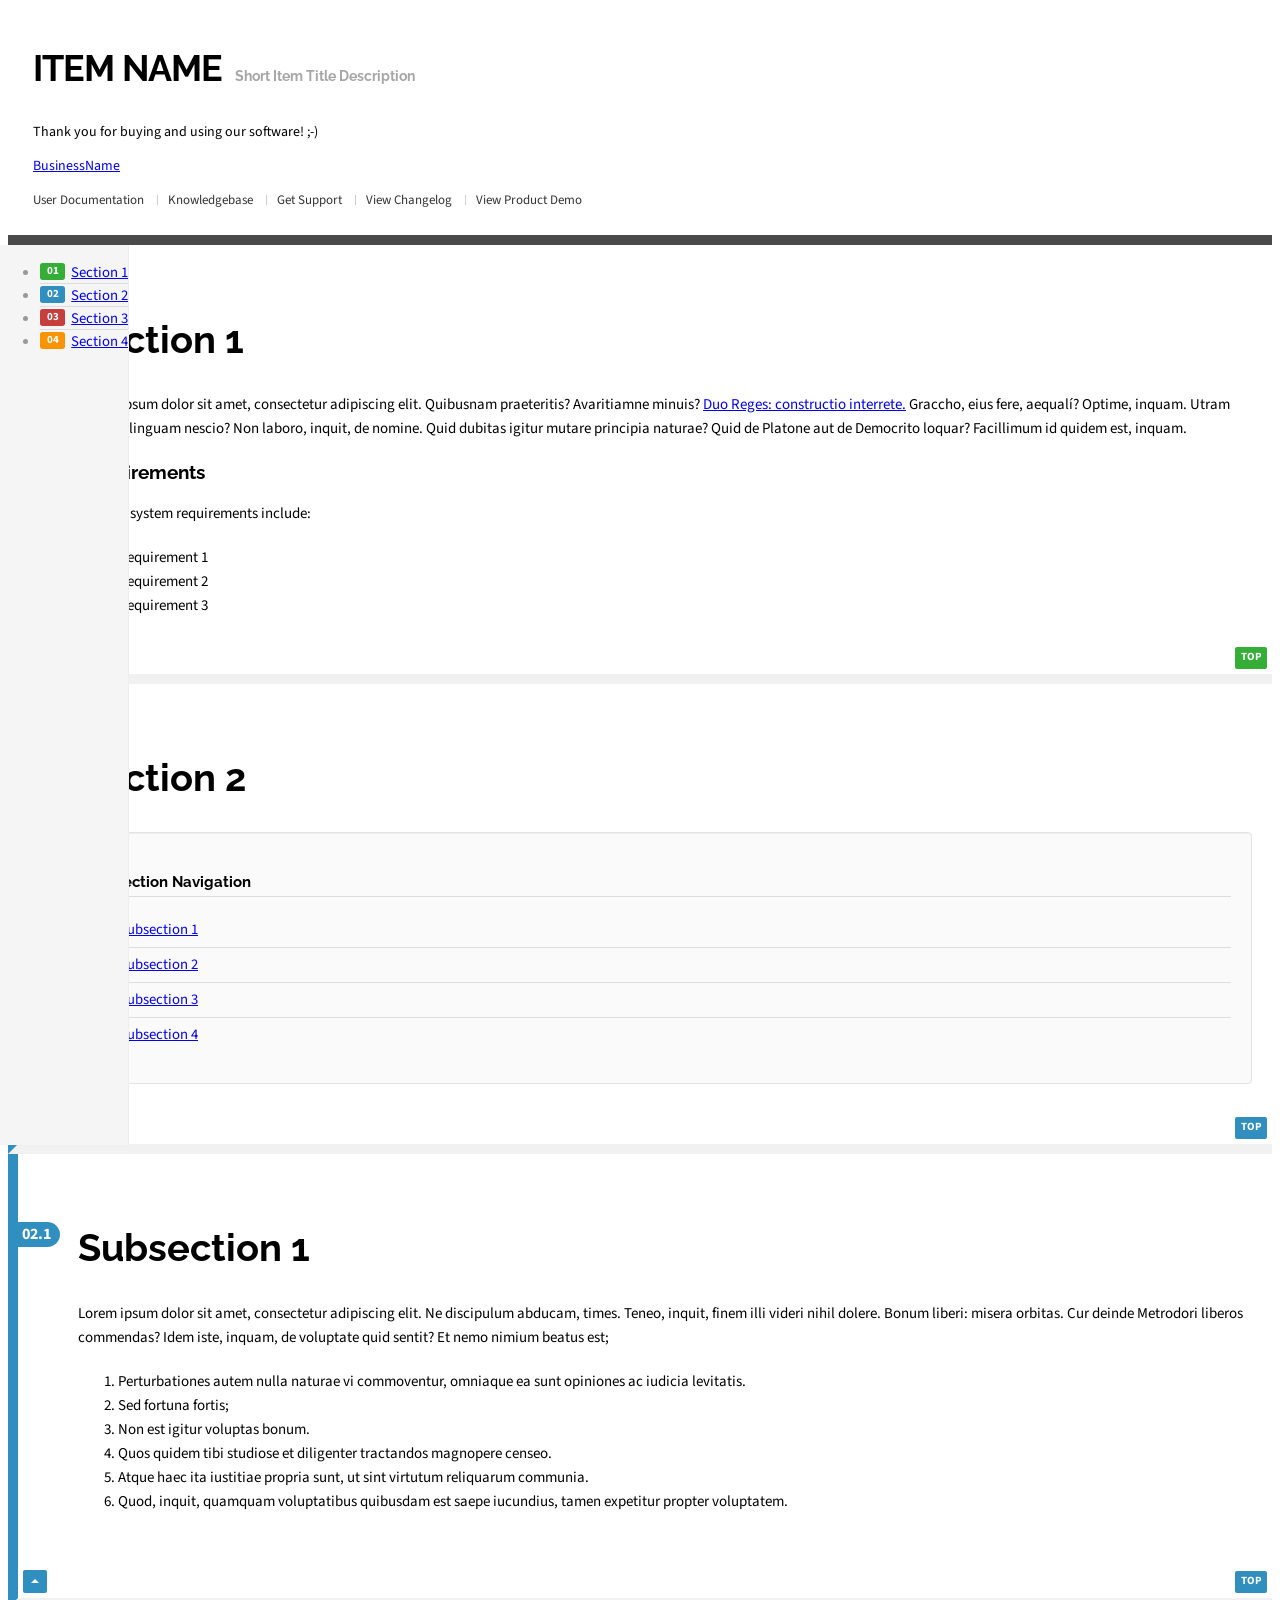
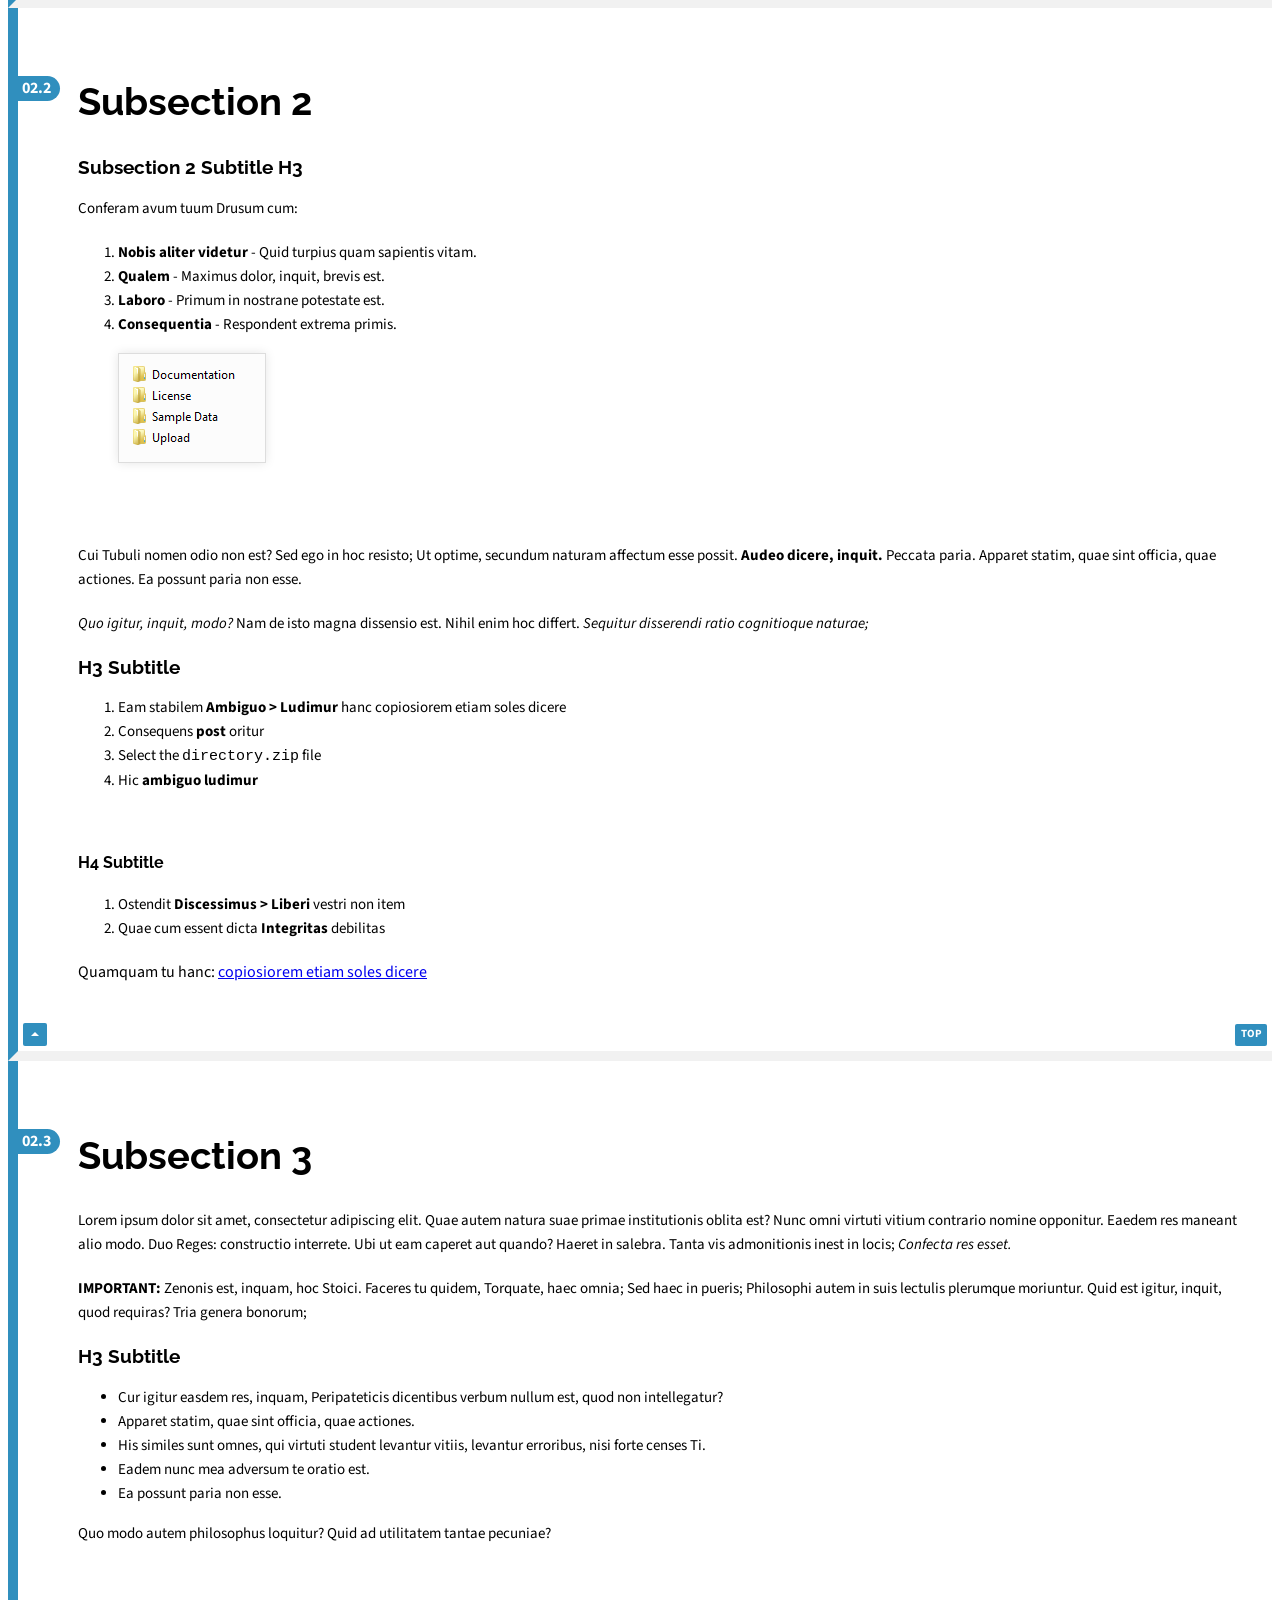
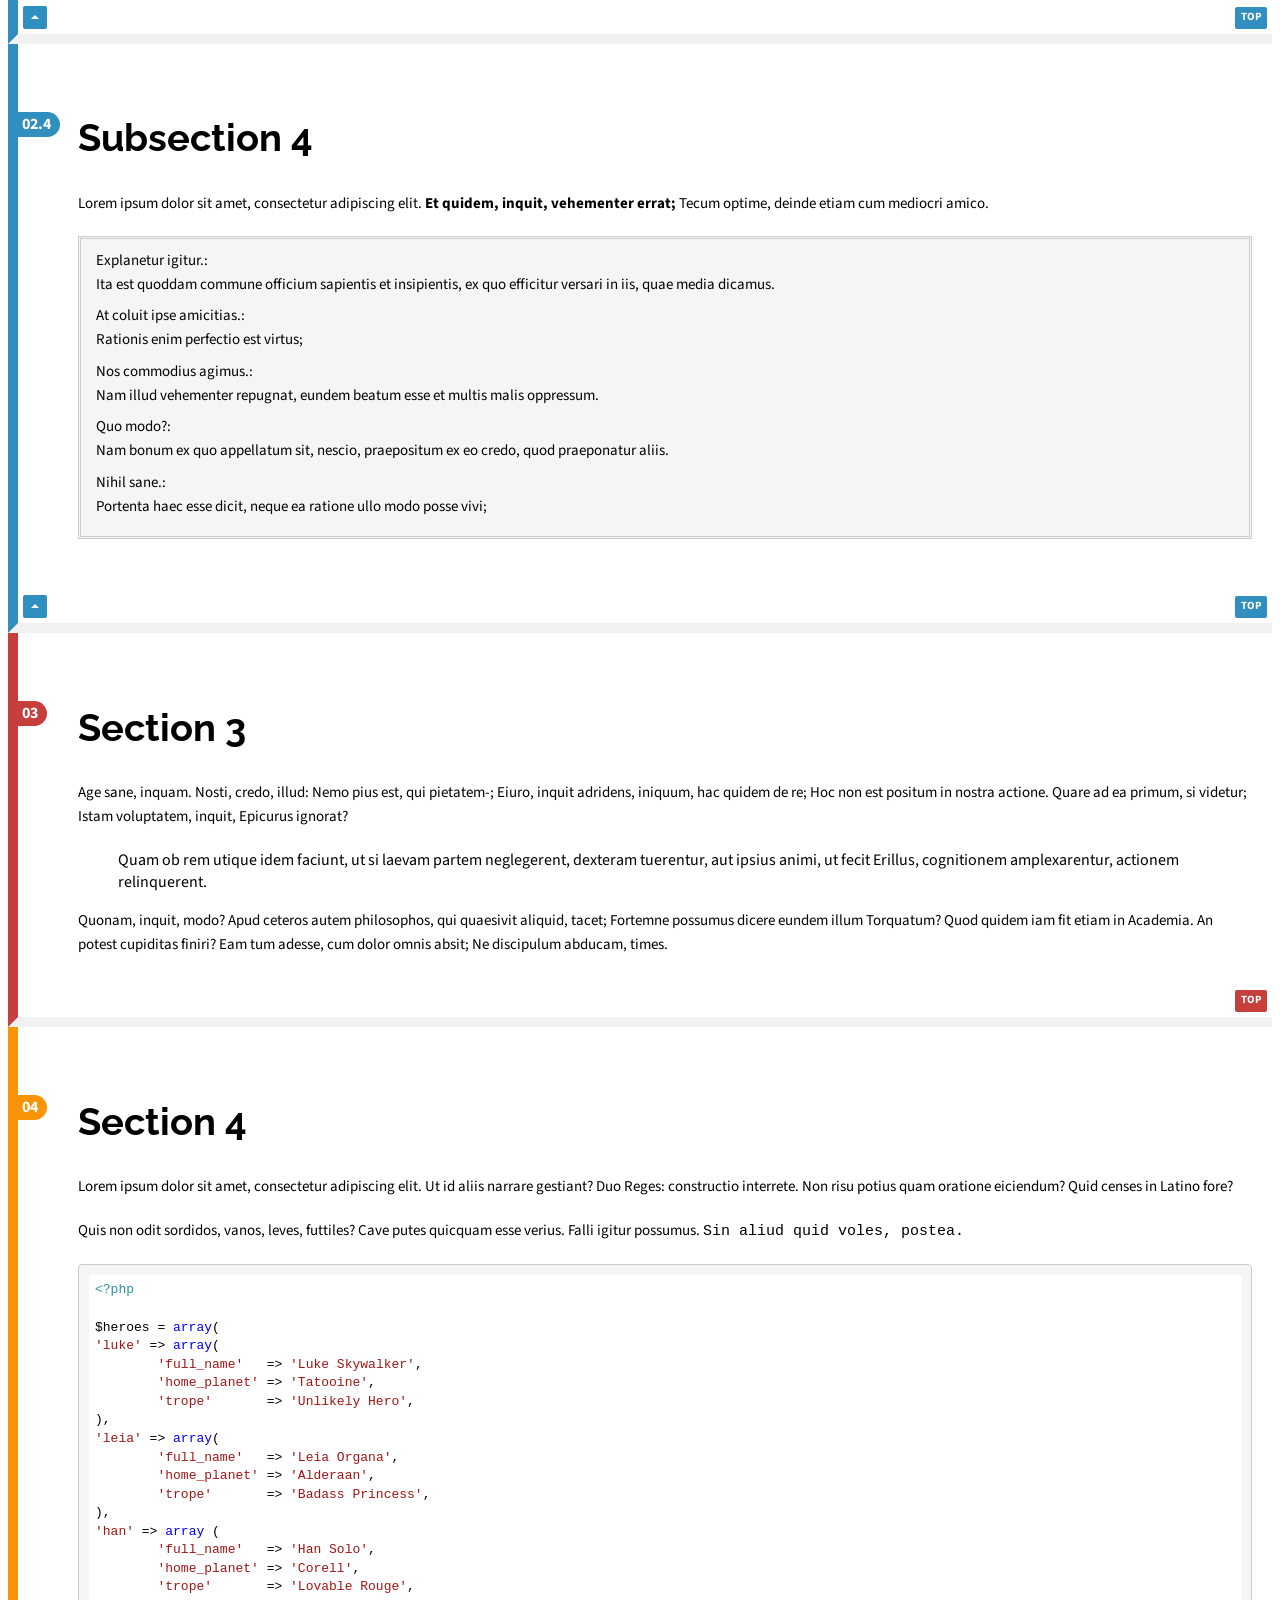
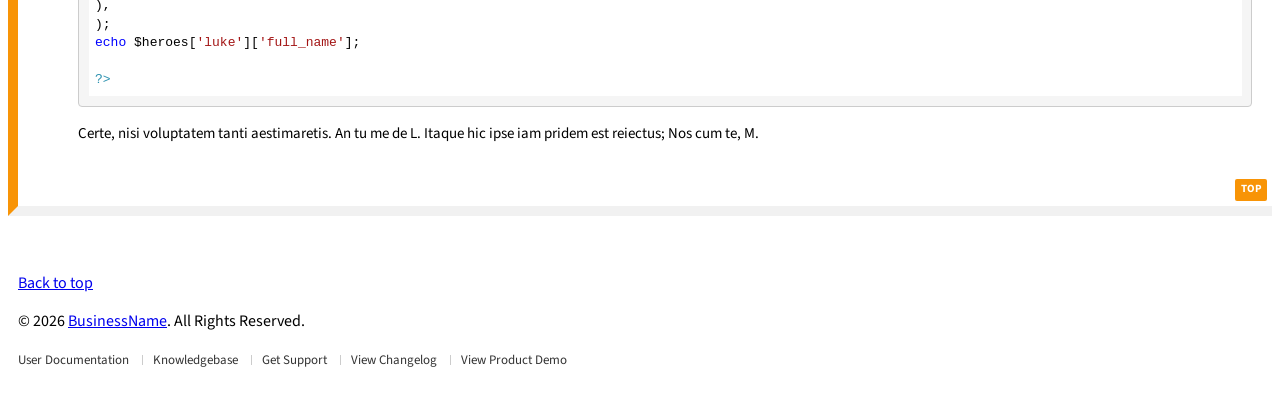
==== index.html @ de41f797 "Update index.html" ====
<!DOCTYPE html>
<html lang="en">
<head>
<meta charset="utf-8">
<meta http-equiv="X-UA-Compatible" content="IE=edge">
<meta name="viewport" content="width=device-width, initial-scale=1">
<meta name="description" content="">
<meta name="author" content="Rodgath">
<title>Item Name Documentation</title>
<link rel="stylesheet" href="assets/bootstrap.min.css">
<link rel="stylesheet" href="assets/simple-scrollbar.css">
<link rel="stylesheet" href="assets/vs.css">
<link rel="stylesheet" href="assets/docs.css">
<!--[if lt IE 9]><script src="http://html5shim.googlecode.com/svn/trunk/html5.js"></script><![endif]-->
</head>
<body>


	<!-- Header -->
	<!-- ================================================== -->
	<header class="jumbotron rounded-0 container-fluid header" id="overview">
		<div class="col-xs-12 p-0">
			<h1>ITEM NAME</h1>
			<h4>Short Item Title Description</h4>
			<p class="lead">Thank you for buying and using our software! ;-)</p>
			<p><a href="http://bizname.com" target="_blank">BusinessName</a></p>
			<div class="links">
				<a href="http://bizname.com/product-name/documentation" target="_blank">User Documentation</a>
				<a href="http://bizname.com/support" target="_blank">Knowledgebase</a>
				<a href="http://bizname.com/support" target="_blank">Get Support</a>
				<a href="http://bizname.com/product-name/changelog.txt">View Changelog</a>
				<a href="http://bizname.com/product-demo" target="_blank">View Product Demo</a>
			</div>
		</div>
	</header>


	<!-- Main Content -->
	<!-- ================================================== -->
	<div class="container-fluid">
		<div class="row">
			<div class="col-sm-9 ml-sm-auto col-md-10 main" role="main">
			
				<!-- Section 1 -->
				<!-- ================================================== -->
				<section data-section-color="#35ae37" data-menu-name="Section 1">
				
					<div class="section-content">
							
						<h2>Section 1</h2>
						
						<p>Lorem ipsum dolor sit amet, consectetur adipiscing elit. Quibusnam praeteritis? Avaritiamne minuis? <a href='http://loripsum.net/' target='_blank'>Duo Reges: constructio interrete.</a> Graccho, eius fere, aequalí? Optime, inquam. Utram tandem linguam nescio? Non laboro, inquit, de nomine. Quid dubitas igitur mutare principia naturae? Quid de Platone aut de Democrito loquar? Facillimum id quidem est, inquam. </p>
						
						<h3 class="h3indent">Requirements</h3>
						<p>Specific system requirements include:</p>
						<ol class="circle">
							<li>Requirement 1</li>
							<li>Requirement 2</li>
							<li>Requirement 3</li>
						</ol>
						
					</div><!-- /.section-content -->
					
				</section><!-- /section -->
				
				<!-- Section 2 -->
				<!-- ================================================== -->
				<section data-section-color="#308fbe" data-menu-name="Section 2">
				
					<div class="section-content" data-section-nav-name="Subsection 1">
					
						<h2>Subsection 1</h2>
						
						<p>Lorem ipsum dolor sit amet, consectetur adipiscing elit. Ne discipulum abducam, times. Teneo, inquit, finem illi videri nihil dolere. Bonum liberi: misera orbitas. Cur deinde Metrodori liberos commendas? Idem iste, inquam, de voluptate quid sentit? Et nemo nimium beatus est; </p>
						
						<ol>
							<li>Perturbationes autem nulla naturae vi commoventur, omniaque ea sunt opiniones ac iudicia levitatis.</li>
							<li>Sed fortuna fortis;</li>
							<li>Non est igitur voluptas bonum.</li>
							<li>Quos quidem tibi studiose et diligenter tractandos magnopere censeo.</li>
							<li>Atque haec ita iustitiae propria sunt, ut sint virtutum reliquarum communia.</li>
							<li>Quod, inquit, quamquam voluptatibus quibusdam est saepe iucundius, tamen expetitur propter voluptatem.</li>
						</ol>
						
					</div><!-- /.section-content -->
					
					<div class="section-content" data-section-nav-name="Subsection 2">
				
						<h2>Subsection 2</h2>
						
						<h3>Subsection 2 Subtitle H3</h3>
						
						<p>Conferam avum tuum Drusum cum:</p>
					
						<div class="span5">
							<ol>
								<li><strong>Nobis aliter videtur</strong> - Quid turpius quam sapientis vitam.</li>
								<li><strong>Qualem</strong> - Maximus dolor, inquit, brevis est.</li>
								<li><strong>Laboro</strong> - Primum in nostrane potestate est.</li>
								<li><strong>Consequentia</strong> - Respondent extrema primis.</li>
							</ol>
						</div>
						
						<figure class="img-polaroid"><img src="img/folder-structure.png" alt=""></figure>
						
						<br /><br />
						
						<p>Cui Tubuli nomen odio non est? Sed ego in hoc resisto; Ut optime, secundum naturam affectum esse possit. <b>Audeo dicere, inquit.</b> Peccata paria. Apparet statim, quae sint officia, quae actiones. Ea possunt paria non esse. </p>

						<p><i>Quo igitur, inquit, modo?</i> Nam de isto magna dissensio est. Nihil enim hoc differt. <i>Sequitur disserendi ratio cognitioque naturae;</i> </p>

						<h3>H3 Subtitle </h3>
						<ol>
							<li>Eam stabilem <strong> Ambiguo > Ludimur</strong> hanc copiosiorem etiam soles dicere</li>
							<li>Consequens <strong>post</strong> oritur</li>
							<li>Select the <code>directory.zip</code> file</li>
							<li>Hic <strong>ambiguo ludimur</strong></li>
						</ol>
						
						<br />
						
						<h4>H4 Subtitle</h4>
						<ol>
							<li>Ostendit <strong>Discessimus > Liberi</strong> vestri non item</li>
							<li>Quae cum essent dicta <strong>Integritas</strong> debilitas</li>
						</ol>
						
						<div class="alert alert-info">Quamquam tu hanc: <a href="https://github.com/Rodgath/" target="_blank">copiosiorem etiam soles dicere</a></div>
						
					</div><!-- /.section-content -->
					
					<div class="section-content" data-section-nav-name="Subsection 3">
					
						<h2>Subsection 3</h2>
						
						<p>Lorem ipsum dolor sit amet, consectetur adipiscing elit. Quae autem natura suae primae institutionis oblita est? Nunc omni virtuti vitium contrario nomine opponitur. Eaedem res maneant alio modo. Duo Reges: constructio interrete. Ubi ut eam caperet aut quando? Haeret in salebra. Tanta vis admonitionis inest in locis; <i>Confecta res esset.</i> </p>
						
						<div class="alert alert-warning">
							<p><strong>IMPORTANT:</strong> Zenonis est, inquam, hoc Stoici. Faceres tu quidem, Torquate, haec omnia; Sed haec in pueris; Philosophi autem in suis lectulis plerumque moriuntur. Quid est igitur, inquit, quod requiras? Tria genera bonorum; </p>
						</div>

						<h3>H3 Subtitle</h3>
						<ul>
							<li>Cur igitur easdem res, inquam, Peripateticis dicentibus verbum nullum est, quod non intellegatur?</li>
							<li>Apparet statim, quae sint officia, quae actiones.</li>
							<li>His similes sunt omnes, qui virtuti student levantur vitiis, levantur erroribus, nisi forte censes Ti.</li>
							<li>Eadem nunc mea adversum te oratio est.</li>
							<li>Ea possunt paria non esse.</li>
						</ul>
						
						<p>Quo modo autem philosophus loquitur? Quid ad utilitatem tantae pecuniae? </p>
						
					</div><!-- /.section-content -->
					
					<div class="section-content" data-section-nav-name="Subsection 4">
				
						<h2>Subsection 4</h2>
						
						<p>Lorem ipsum dolor sit amet, consectetur adipiscing elit. <b>Et quidem, inquit, vehementer errat;</b> Tecum optime, deinde etiam cum mediocri amico. </p>

						<dl>
							<dt><dfn>Explanetur igitur.</dfn></dt>
							<dd>Ita est quoddam commune officium sapientis et insipientis, ex quo efficitur versari in iis, quae media dicamus.</dd>
							<dt><dfn>At coluit ipse amicitias.</dfn></dt>
							<dd>Rationis enim perfectio est virtus;</dd>
							<dt><dfn>Nos commodius agimus.</dfn></dt>
							<dd>Nam illud vehementer repugnat, eundem beatum esse et multis malis oppressum.</dd>
							<dt><dfn>Quo modo?</dfn></dt>
							<dd>Nam bonum ex quo appellatum sit, nescio, praepositum ex eo credo, quod praeponatur aliis.</dd>
							<dt><dfn>Nihil sane.</dfn></dt>
							<dd>Portenta haec esse dicit, neque ea ratione ullo modo posse vivi;</dd>
						</dl>
						
					</div><!-- /.section-content -->
					
				</section><!-- /section -->
				
				<!-- Section 3 -->
				<!-- ================================================== -->	
				<section data-section-color="#c63f3d" data-menu-name="Section 3">
				
					<div class="section-content">
				
						<h2>Section 3</h2>
						
						<p>Age sane, inquam. Nosti, credo, illud: Nemo pius est, qui pietatem-; Eiuro, inquit adridens, iniquum, hac quidem de re; Hoc non est positum in nostra actione. Quare ad ea primum, si videtur; Istam voluptatem, inquit, Epicurus ignorat? </p>

						<blockquote cite='http://loripsum.net'>
							Quam ob rem utique idem faciunt, ut si laevam partem neglegerent, dexteram tuerentur, aut ipsius animi, ut fecit Erillus, cognitionem amplexarentur, actionem relinquerent.
						</blockquote>


						<p>Quonam, inquit, modo? Apud ceteros autem philosophos, qui quaesivit aliquid, tacet; Fortemne possumus dicere eundem illum Torquatum? Quod quidem iam fit etiam in Academia. An potest cupiditas finiri? Eam tum adesse, cum dolor omnis absit; Ne discipulum abducam, times. </p>
							
					</div><!-- /.section-content -->
					
				</section><!-- /section -->
				
				<!-- Section 4 -->
				<!-- ================================================== -->
				<section data-section-color="#f89406" data-menu-name="Section 4">
				
					<div class="section-content">
					
						<h2>Section 4</h2>
						
						<p>Lorem ipsum dolor sit amet, consectetur adipiscing elit. Ut id aliis narrare gestiant? Duo Reges: constructio interrete. Non risu potius quam oratione eiciendum? Quid censes in Latino fore? </p>

						<p>Quis non odit sordidos, vanos, leves, futtiles? Cave putes quicquam esse verius. Falli igitur possumus. <code>Sin aliud quid voles, postea.</code> </p>

						<pre><code class="php">&#x3C;?php

$heroes = array(
&#x27;luke&#x27; =&#x3E; array(
&#x9;&#x27;full_name&#x27;   =&#x3E; &#x27;Luke Skywalker&#x27;,
&#x9;&#x27;home_planet&#x27; =&#x3E; &#x27;Tatooine&#x27;,
&#x9;&#x27;trope&#x27;       =&#x3E; &#x27;Unlikely Hero&#x27;,
),
&#x27;leia&#x27; =&#x3E; array(
&#x9;&#x27;full_name&#x27;   =&#x3E; &#x27;Leia Organa&#x27;,
&#x9;&#x27;home_planet&#x27; =&#x3E; &#x27;Alderaan&#x27;,
&#x9;&#x27;trope&#x27;       =&#x3E; &#x27;Badass Princess&#x27;,
),
&#x27;han&#x27; =&#x3E; array (
&#x9;&#x27;full_name&#x27;   =&#x3E; &#x27;Han Solo&#x27;,
&#x9;&#x27;home_planet&#x27; =&#x3E; &#x27;Corell&#x27;,
&#x9;&#x27;trope&#x27;       =&#x3E; &#x27;Lovable Rouge&#x27;,
),
);
echo $heroes[&#x27;luke&#x27;][&#x27;full_name&#x27;];

?&#x3E;</code></pre>

						<p>Certe, nisi voluptatem tanti aestimaretis. An tu me de L. Itaque hic ipse iam pridem est reiectus; Nos cum te, M. </p>
						
					</div><!-- /.section-content -->
					
				</section><!-- /section -->
				
			</div><!-- /.main -->
		</div><!-- /.row -->
	</div><!-- /.container-fluid -->
	
	
	<!-- Footer -->
	<!-- ================================================== -->
	<footer class="footer col-sm-9 ml-sm-auto col-md-10">
		<div class="footer-wrapper">
			<p class="pull-right to-top"><a href="#overview">Back to top</a></p>
			<p>&copy; <span class="yr-cr"></span> <a href="http://bizname.com/">BusinessName</a>. All Rights Reserved. </p>
		</div>
	</footer>
	
	
	<script src="assets/jquery-2.1.4.min.js"></script>
	<script src="assets/simple-scrollbar.min.js"></script>
	<script src="assets/highlight.pack.js"></script>
	<script src="assets/scripts.js"></script>
	
</body>
</html>
---- assets/simple-scrollbar.css ----
.ss-wrapper {
  overflow: hidden;
  width: 100%;
  height: 100%;
  position: relative;
  z-index: 1;
  float: left;
}

.ss-content {
  height: 100%;
  width: calc(100% + 18px);
  padding: 0 0 0 0;
  position: relative;
  overflow: auto;
  box-sizing: border-box;
}

.ss-content.rtl {
  width: calc(100% + 18px);
  right: auto;
}

.ss-scroll {
  position: relative;
  background: rgba(74, 74, 74, 0.81);
  width: 9px;
  border-radius: 4px;
  top: 0;
  z-index: 2;
  cursor: pointer;
  opacity: 0;
  transition: opacity 0.25s linear;
}

.ss-hidden {
  display: none;
}

.ss-container:hover .ss-scroll,
.ss-container:active .ss-scroll {
  opacity: 1;
}

.ss-grabbed {
  -o-user-select: none;
  -ms-user-select: none;
  -moz-user-select: none;
  -webkit-user-select: none;
  user-select: none;
}
---- assets/vs.css ----
/*

Visual Studio-like style based on original C# coloring by Jason Diamond <jason@diamond.name>

*/
.hljs {
  display: block;
  overflow-x: auto;
  padding: 0.5em;
  background: white;
  color: black;
  -webkit-text-size-adjust: none;
}

.hljs-comment,
.hljs-annotation,
.diff .hljs-header,
.hljs-chunk,
.apache .hljs-cbracket {
  color: #008000;
}

.hljs-keyword,
.hljs-id,
.hljs-built_in,.css
.smalltalk .hljs-class,
.hljs-winutils,
.bash .hljs-variable,
.tex .hljs-command,
.hljs-request,
.hljs-status,
.nginx .hljs-title,
.xml .hljs-tag,
.xml .hljs-tag .hljs-value {
  color: #00f;
}

.hljs-string,
.hljs-title,
.hljs-parent,
.hljs-tag .hljs-value,
.hljs-rule .hljs-value,
.ruby .hljs-symbol,
.ruby .hljs-symbol .hljs-string,
.hljs-template_tag,
.django .hljs-variable,
.hljs-addition,
.hljs-flow,
.hljs-stream,
.apache .hljs-tag,
.hljs-date,
.tex .hljs-formula,
.coffeescript .hljs-attribute,
.hljs-name {
  color: #a31515;
}

.ruby .hljs-string,
.hljs-decorator,
.hljs-filter .hljs-argument,
.hljs-localvars,
.hljs-array,
.hljs-attr_selector,
.hljs-pseudo,
.hljs-pi,
.hljs-doctype,
.hljs-deletion,
.hljs-envvar,
.hljs-shebang,
.hljs-preprocessor,
.hljs-pragma,
.userType,
.apache .hljs-sqbracket,
.nginx .hljs-built_in,
.tex .hljs-special,
.hljs-prompt {
  color: #2b91af;
}

.hljs-phpdoc,
.hljs-dartdoc,
.hljs-javadoc,
.hljs-xmlDocTag {
  color: #808080;
}

.hljs-type,
.hljs-typename { font-weight: bold; }

.vhdl .hljs-string { color: #666666; }
.vhdl .hljs-literal { color: #a31515; }
.vhdl .hljs-attribute { color: #00b0e8; }

.xml .hljs-attribute { color: #f00; }
---- assets/docs.css ----
/* sticky sidebar */
@import url(http://fonts.googleapis.com/css?family=Raleway:700);
@import url(http://fonts.googleapis.com/css?family=Source+Sans+Pro:400,700);
body {
	font-family: 'Source Sans Pro', Helvetica, Arial, 'sans-serif';
}


/* text */
h1,h2,h3,h4,h5,h6 {
	font-family: 'Raleway', Helvetica, Arial, 'sans-serif' !important;
}
h1, h2 {
	font-weight:bold;
}
h1 small {
	font-size:18px;
	letter-spacing:1px;
}
h1 span {
	padding:10px 12px;
}
section .nav-label {
	position:absolute;
	left:-6px;
	top:68px;
	font-size:16px;
	border-radius:0 20px 20px 0;
}
section p {
	margin-bottom:20px;
}
section p,section li {
	font-size:15px;
	line-height:24px;
}
section>ul,section>ol {
	margin-bottom:20px;
}
section img {
	border:1px solid #ddd;
	-webkit-box-shadow:0 0 10px rgba(0,0,0,0.1);
	box-shadow:0 0 10px rgba(0,0,0,0.1);
}
section dt,section dd {
	font-size:15px;
	line-height:24px;
}
section dd {
	margin-left:0;
}
section h3 {
}
section h5 {
	font-size:15px;
}
pre,code {
	overflow:auto;
	white-space:pre!important;
}
hr {
	margin: 40px 0;
}
dl {
	background: #f5f5f5;
    border: 3px double #ccc;
    padding: 10px 15px;
}
dt::after {
	content: ":";
}
dfn {
	font-style: normal;
}
dd {
	padding: 0 0 0.5em 0;
}

pre {
    display: block;
    padding: 9.5px;
    margin: 0 0 10px;
    font-size: 13px;
    line-height: 1.42857143;
    color: #333;
    word-break: break-all;
    word-wrap: break-word;
    background-color: #f5f5f5;
    border: 1px solid #ccc;
    border-radius: 4px;
}

.mark,mark {
 padding:.2em;
 background-color:#ff0
}

.sidebar .well {
	padding:0;
	-moz-border-radius:0 0 4px 4px;
	border: 0;
	border-radius: 0;
}

/* Hide for mobile, show later */
.sidebar {
  display: none;
  height: 100vh;
}
@media (min-width: 768px) {
  .sidebar {
    position: fixed;
    bottom: 0;
    left: 0;
    z-index: 1000;
    display: block;
    padding: 0;
    overflow-x: hidden;
    overflow-y: auto; /* Scrollable contents if viewport is shorter than content. */
    background-color: #f5f5f5;
    border-right: 1px solid #eee;
  }
}


/* Sidebar navigation */
.nav-sidebar {
  margin-right: -21px; /* 20px padding + 1px border */
  margin-bottom: 20px;
  margin-left: -20px;
}
.nav-sidebar > li > a {
  padding-right: 20px;
  padding-left: 20px;
}
.nav-sidebar > .active > a,
.nav-sidebar > .active > a:hover,
.nav-sidebar > .active > a:focus {
  color: #fff;
  background-color: #428bca;
}
.nav span {
	float:left;
	margin-right:6px;
	padding-top:3px;
	margin-top: 2px;
}
.nav {
	color:#999;
}
.nav>li {
	border-bottom:1px solid #ddd;
}.nav>li:last-child {
border-bottom: 0;
}
.nav>li>a {
	font-size: 0.92rem
}
.nav>li>ul {
	padding-bottom:8px;
	padding-left: 38px;
}
.nav-label {
    display: inline;
    padding: .2em .6em .3em;
    font-size: 75%;
    font-weight: 700;
    line-height: 0.96;
    color: #fff;
    text-align: center;
    white-space: nowrap;
    vertical-align: baseline;
    border-radius: .25em;
}

/* base */
.jumbotron {
	margin-bottom:0;
	border-bottom: 10px solid #4a4a4a;
	font-weight: normal;
	font-size: 14px;
	padding: 40px 25px 25px;
}
.jumbotron h1 {
	display: inline-block;
	margin-top: 0;
	margin-bottom: 20px;
	margin-right: 10px;
	color: #000;
	font-weight: bold;
	letter-spacing: -1px;
	line-height: 40px;
	font-size: 36px;
}
.jumbotron h4{
	display: inline-block;
	color: #a6a6a6;
}
.container {
	width:1000px;
	margin: 0 auto
}
header .container {
	padding:40px 0px 50px 0px;
	width: 760px;
}
footer .container {
	padding:40px 60px 50px 0px;
}
section .container {
	padding:50px 200px 60px 0px;
}
section .doc-section-nav,
section .section-content {
	background:none!important;
	position:relative;
	border-bottom: 10px solid #f1f1f1;
}

section h2 {
font-size: 38px;
}
.back-to-section-nav {
	display:inline-block;
	margin: 0 0 5px 5px;
	background: #C8C8C8;
	border-radius: 2px;
}
.back-to-section-nav a {
	color:#fff;
	display:inline-block;
	text-decoration: none;
	width: 24px;
	height: 22px;
	margin-bottom: -5px;
}
.back-to-section-nav a:before {
	content:'';
	display:block;
	position:absolute;
	left: 13px;
	bottom: 15px;
	width:0;
	height:0;
	border: solid 4px rgba(0, 0, 0, 0);
	border-bottom-color: #fff;
}
.back-to-top  {
	position: absolute;
	right: 0;
	bottom: 0;
	margin: 0 5px 5px 0;
	padding: 0 3px;
	background: #C8C8C8;
	border-radius: 2px;
}
.back-to-top a {
	color:#fff;
	display:inline-block;
	text-decoration: none;
	width: 26px;
	height: 22px;
	line-height: 1.9;
	font-size: 11px;
	text-align: center;
	font-weight: bold;
	vertical-align: bottom
}

/* links */
.links a, footer .links a {
	display: inline-block;
	font-size: 13px;
	line-height: 10px;
	padding: 0 10px;
	color: #333;
	border-left: 1px solid #ccc;
	text-decoration: none;
}
.links a:hover, footer .links a:hover {
	color: #308FBE;
}
.links a:first-child, footer .links a:first-child {
	border-left: 0;
	padding-left: 0
}
/* elements */
.alert {
	margin-top:20px;
}
.alert ul {
	margin-top: 10px;
}
/* section-nav */
.well.section-nav {
  min-height: 20px;
  padding: 15px 20px 15px 5px;
  margin-bottom: 20px;
  background-color: #fafafa;
  border: 1px solid #e3e3e3;
  border-radius: 4px;
  -webkit-box-shadow: inset 0 1px 1px rgba(0, 0, 0, 0.05);
          box-shadow: inset 0 1px 1px rgba(0, 0, 0, 0.05);
}
.well.section-nav .nav  {
list-style-type: decimal !important;
padding-left: 30px;
}
.well.section-nav .nav > li  {
display: list-item;
padding-left: -30px;
}
.well.section-nav .nav > li a {
padding: 5px;
display: block;
}
.well.section-nav .nav > li:hover a {
background: transparent;
text-decoration: none;
	background: #f0f0f0;
}
.well.section-nav .nav>li:last-child {
border-bottom: 0;
}
.well.section-nav h5 {
margin-left: 30px; padding-bottom: 5px; margin-bottom: 0; border-bottom: 1px solid #ddd;
}

.nav-label {
padding: .3em .6em;
}

img {
	max-width: 100%;
}





@media (max-width: 767px) {
  .hidden-xs {
    display: none !important;
  }
}
@media (min-width: 768px) and (max-width: 991px) {
  .hidden-sm {
    display: none !important;
  }
}
@media (min-width: 992px) and (max-width: 1199px) {
  .hidden-md {
    display: none !important;
  }
}
@media (min-width: 1200px) {
  .hidden-lg {
    display: none !important;
  }
}
.main[class*="col-"] {
	padding: 0;
}
.section-content-wrap {
    display: block;
    position: relative;
    padding: 40px 20px 40px 60px;
}
.header {
	margin: 0;
	position: relative;
	display: block
}
.block {
	display: block;
	position: relative;
	margin: 0;
	padding: 0;
}
.footer-wrapper {
	padding: 40px 10px
}
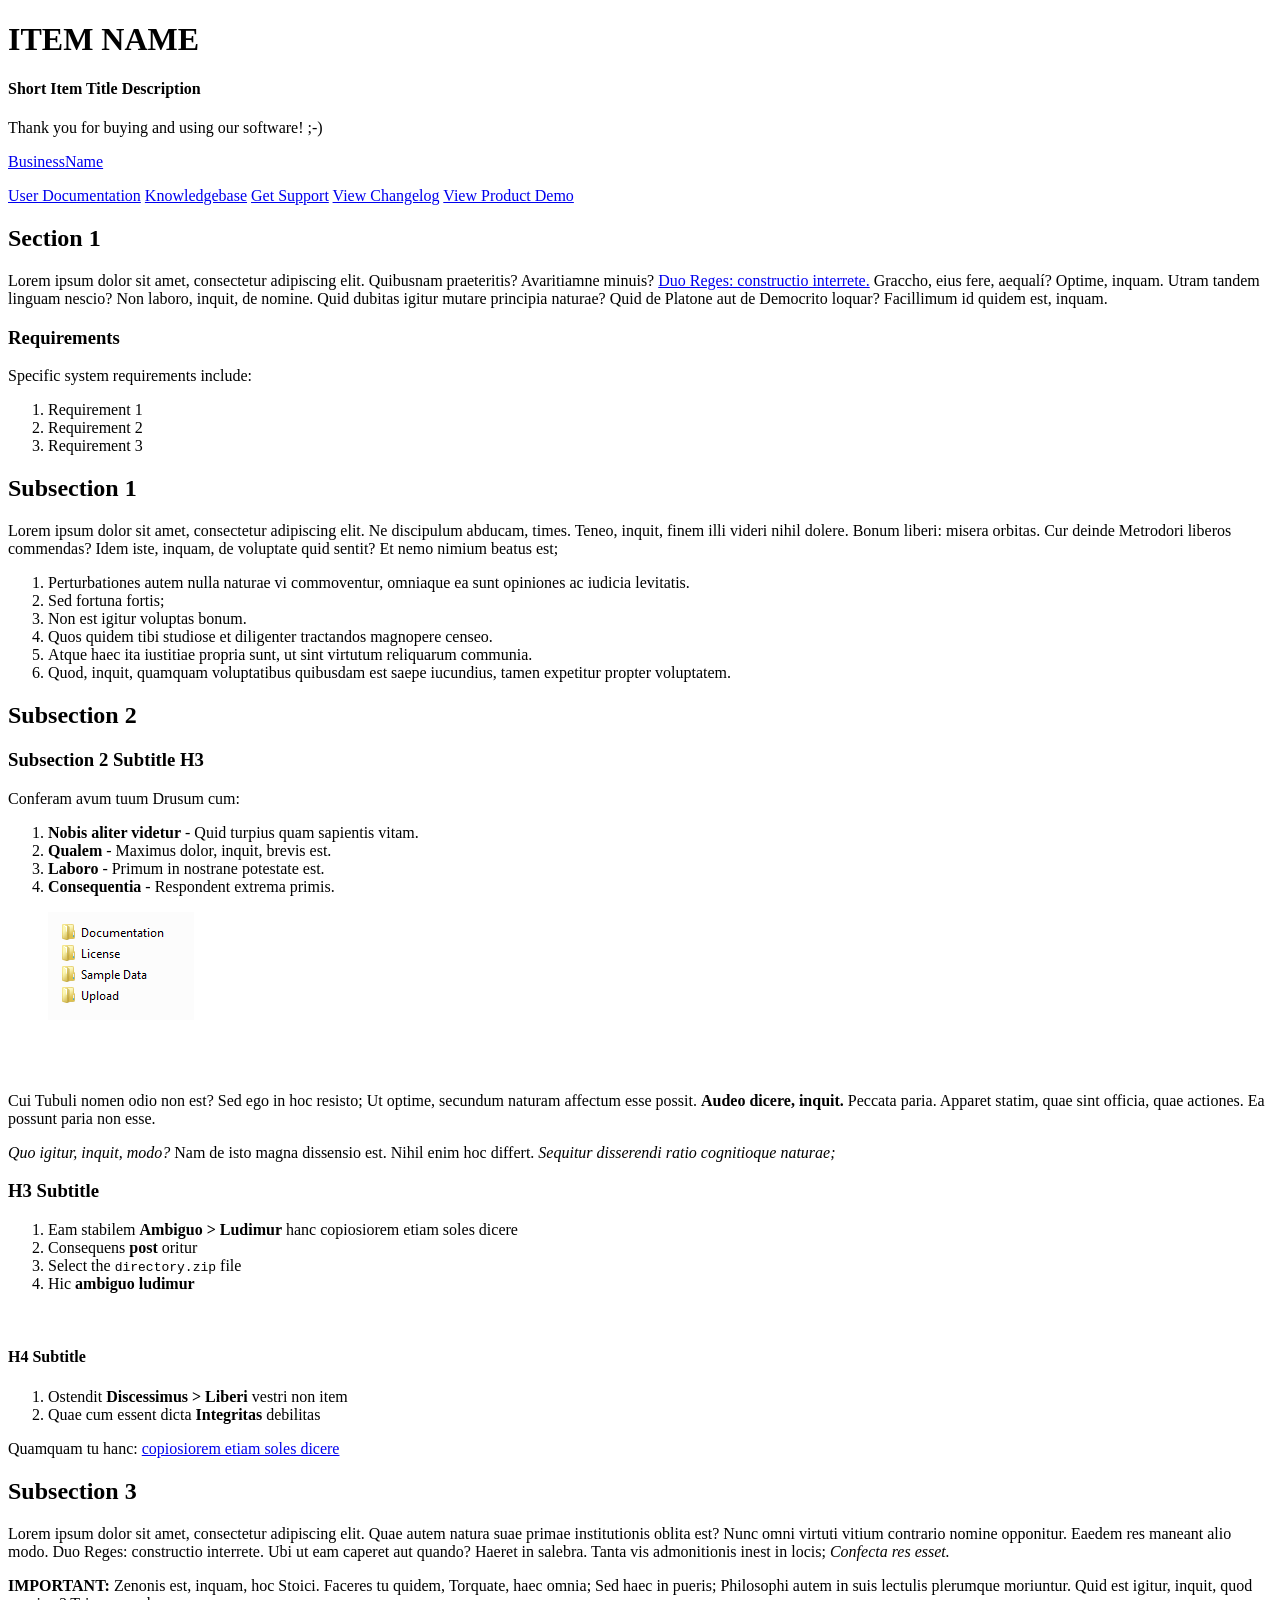
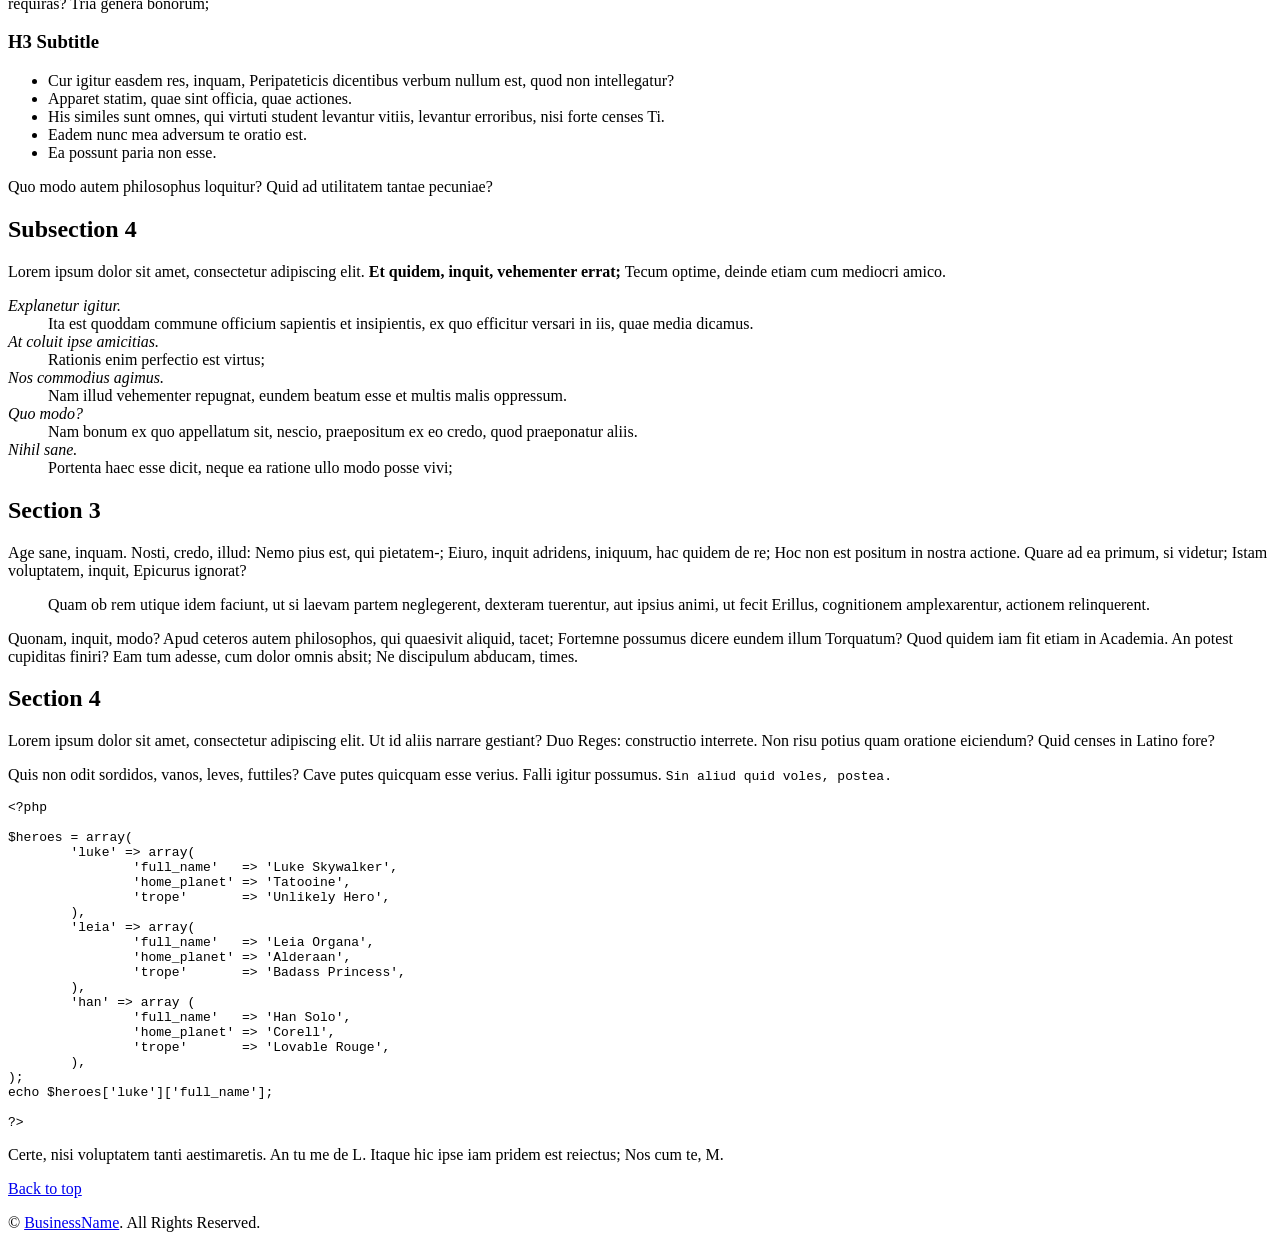
==== commit ddd57dc4: "Add files via upload" ====
--- a/index.html
+++ b/index.html
@@ -1,19 +1,19 @@
 <!DOCTYPE html>
 <html lang="en">
 <head>
-<meta charset="utf-8">
-<meta http-equiv="X-UA-Compatible" content="IE=edge">
-<meta name="viewport" content="width=device-width, initial-scale=1">
-<meta name="description" content="">
-<meta name="author" content="Rodgath">
-<title>Item Name Documentation</title>
-<link rel="stylesheet" href="assets/bootstrap.min.css">
-<link rel="stylesheet" href="assets/simple-scrollbar.css">
-<link rel="stylesheet" href="assets/vs.css">
-<link rel="stylesheet" href="assets/docs.css">
-<!--[if lt IE 9]><script src="http://html5shim.googlecode.com/svn/trunk/html5.js"></script><![endif]-->
+	<meta charset="utf-8">
+	<meta http-equiv="X-UA-Compatible" content="IE=edge">
+	<meta name="viewport" content="width=device-width, initial-scale=1">
+	<meta name="description" content="Product Documentation">
+	<meta name="author" content="Rodgath">
+	<title>Item Name Documentation</title>
+	<link rel="stylesheet" href="assets/css/bootstrap.min.css">
+	<link rel="stylesheet" href="assets/css/simple-scrollbar.css">
+	<link rel="stylesheet" href="assets/css/code-theme-dark.css">
+	<link rel="stylesheet" href="assets/css/docs.css">
+	<!--[if lt IE 9]><script src="http://html5shim.googlecode.com/svn/trunk/html5.js"></script><![endif]-->
 </head>
-<body>
+<body class="oc-menu-push">
 
 
 	<!-- Header -->
@@ -39,11 +39,12 @@
 	<!-- ================================================== -->
 	<div class="container-fluid">
 		<div class="row">
-			<div class="col-sm-9 ml-sm-auto col-md-10 main" role="main">
+			<div class="col-sm-12 ml-sm-auto col-md-9 col-xl-10 main" role="main">
+			
 			
 				<!-- Section 1 -->
 				<!-- ================================================== -->
-				<section data-section-color="#35ae37" data-menu-name="Section 1">
+				<section data-menu-name="Section 1" data-section-color="#35ae37">
 				
 					<div class="section-content">
 							
@@ -63,9 +64,10 @@
 					
 				</section><!-- /section -->
 				
+				
 				<!-- Section 2 -->
 				<!-- ================================================== -->
-				<section data-section-color="#308fbe" data-menu-name="Section 2">
+				<section data-menu-name="Section 2" data-section-color="#308fbe">
 				
 					<div class="section-content" data-section-nav-name="Subsection 1">
 					
@@ -125,7 +127,7 @@
 							<li>Quae cum essent dicta <strong>Integritas</strong> debilitas</li>
 						</ol>
 						
-						<div class="alert alert-info">Quamquam tu hanc: <a href="https://github.com/Rodgath/" target="_blank">copiosiorem etiam soles dicere</a></div>
+						<div class="alert alert-info">Quamquam tu hanc: <a href="http://github.com/Rodgath" target="_blank">copiosiorem etiam soles dicere</a></div>
 						
 					</div><!-- /.section-content -->
 					
@@ -175,9 +177,10 @@
 					
 				</section><!-- /section -->
 				
+				
 				<!-- Section 3 -->
 				<!-- ================================================== -->	
-				<section data-section-color="#c63f3d" data-menu-name="Section 3">
+				<section data-menu-name="Section 3" data-section-color="#c63f3d">
 				
 					<div class="section-content">
 				
@@ -196,9 +199,10 @@
 					
 				</section><!-- /section -->
 				
+				
 				<!-- Section 4 -->
 				<!-- ================================================== -->
-				<section data-section-color="#f89406" data-menu-name="Section 4">
+				<section data-menu-name="Section 4" data-section-color="#f89406">
 				
 					<div class="section-content">
 					
@@ -209,25 +213,25 @@
 						<p>Quis non odit sordidos, vanos, leves, futtiles? Cave putes quicquam esse verius. Falli igitur possumus. <code>Sin aliud quid voles, postea.</code> </p>
 
 						<pre><code class="php">&#x3C;?php
-
+						
 $heroes = array(
-&#x27;luke&#x27; =&#x3E; array(
-&#x9;&#x27;full_name&#x27;   =&#x3E; &#x27;Luke Skywalker&#x27;,
-&#x9;&#x27;home_planet&#x27; =&#x3E; &#x27;Tatooine&#x27;,
-&#x9;&#x27;trope&#x27;       =&#x3E; &#x27;Unlikely Hero&#x27;,
-),
-&#x27;leia&#x27; =&#x3E; array(
-&#x9;&#x27;full_name&#x27;   =&#x3E; &#x27;Leia Organa&#x27;,
-&#x9;&#x27;home_planet&#x27; =&#x3E; &#x27;Alderaan&#x27;,
-&#x9;&#x27;trope&#x27;       =&#x3E; &#x27;Badass Princess&#x27;,
-),
-&#x27;han&#x27; =&#x3E; array (
-&#x9;&#x27;full_name&#x27;   =&#x3E; &#x27;Han Solo&#x27;,
-&#x9;&#x27;home_planet&#x27; =&#x3E; &#x27;Corell&#x27;,
-&#x9;&#x27;trope&#x27;       =&#x3E; &#x27;Lovable Rouge&#x27;,
-),
+	'luke' => array(
+		'full_name'   => 'Luke Skywalker',
+		'home_planet' => 'Tatooine',
+		'trope'       => 'Unlikely Hero',
+	),
+	'leia' => array(
+		'full_name'   => 'Leia Organa',
+		'home_planet' => 'Alderaan',
+		'trope'       => 'Badass Princess',
+	),
+	'han' => array (
+		'full_name'   => 'Han Solo',
+		'home_planet' => 'Corell',
+		'trope'       => 'Lovable Rouge',
+	),
 );
-echo $heroes[&#x27;luke&#x27;][&#x27;full_name&#x27;];
+echo $heroes['luke']['full_name'];
 
 ?&#x3E;</code></pre>
 
@@ -236,6 +240,7 @@
 					</div><!-- /.section-content -->
 					
 				</section><!-- /section -->
+				
 				
 			</div><!-- /.main -->
 		</div><!-- /.row -->
@@ -244,7 +249,7 @@
 	
 	<!-- Footer -->
 	<!-- ================================================== -->
-	<footer class="footer col-sm-9 ml-sm-auto col-md-10">
+	<footer class="footer col-sm-12 ml-sm-auto col-md-9 col-xl-10">
 		<div class="footer-wrapper">
 			<p class="pull-right to-top"><a href="#overview">Back to top</a></p>
 			<p>&copy; <span class="yr-cr"></span> <a href="http://bizname.com/">BusinessName</a>. All Rights Reserved. </p>
@@ -252,10 +257,9 @@
 	</footer>
 	
 	
-	<script src="assets/jquery-2.1.4.min.js"></script>
-	<script src="assets/simple-scrollbar.min.js"></script>
-	<script src="assets/highlight.pack.js"></script>
-	<script src="assets/scripts.js"></script>
+	<script src="assets/js/jquery-2.1.4.min.js"></script>
+	<script src="assets/js/plugins.js"></script>
+	<script src="assets/js/scripts.js"></script>
 	
 </body>
-</html>
+</html>
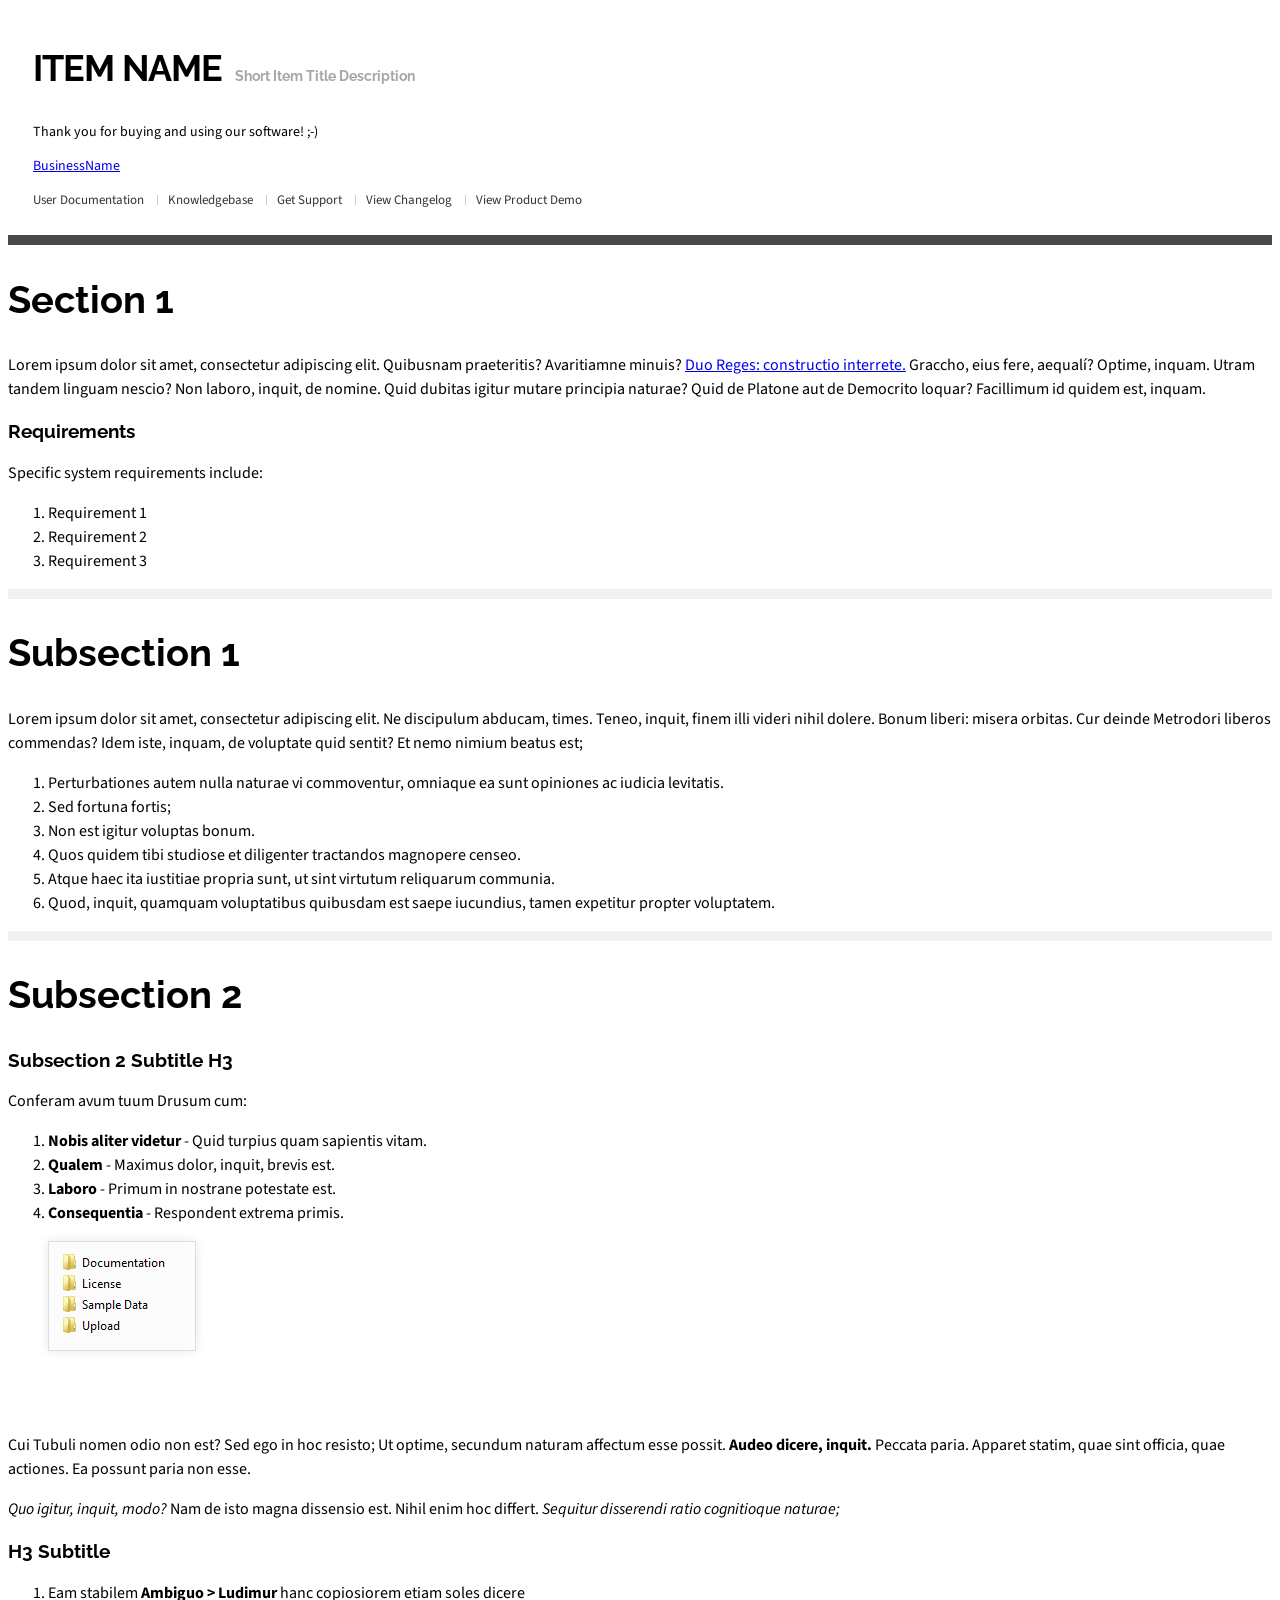
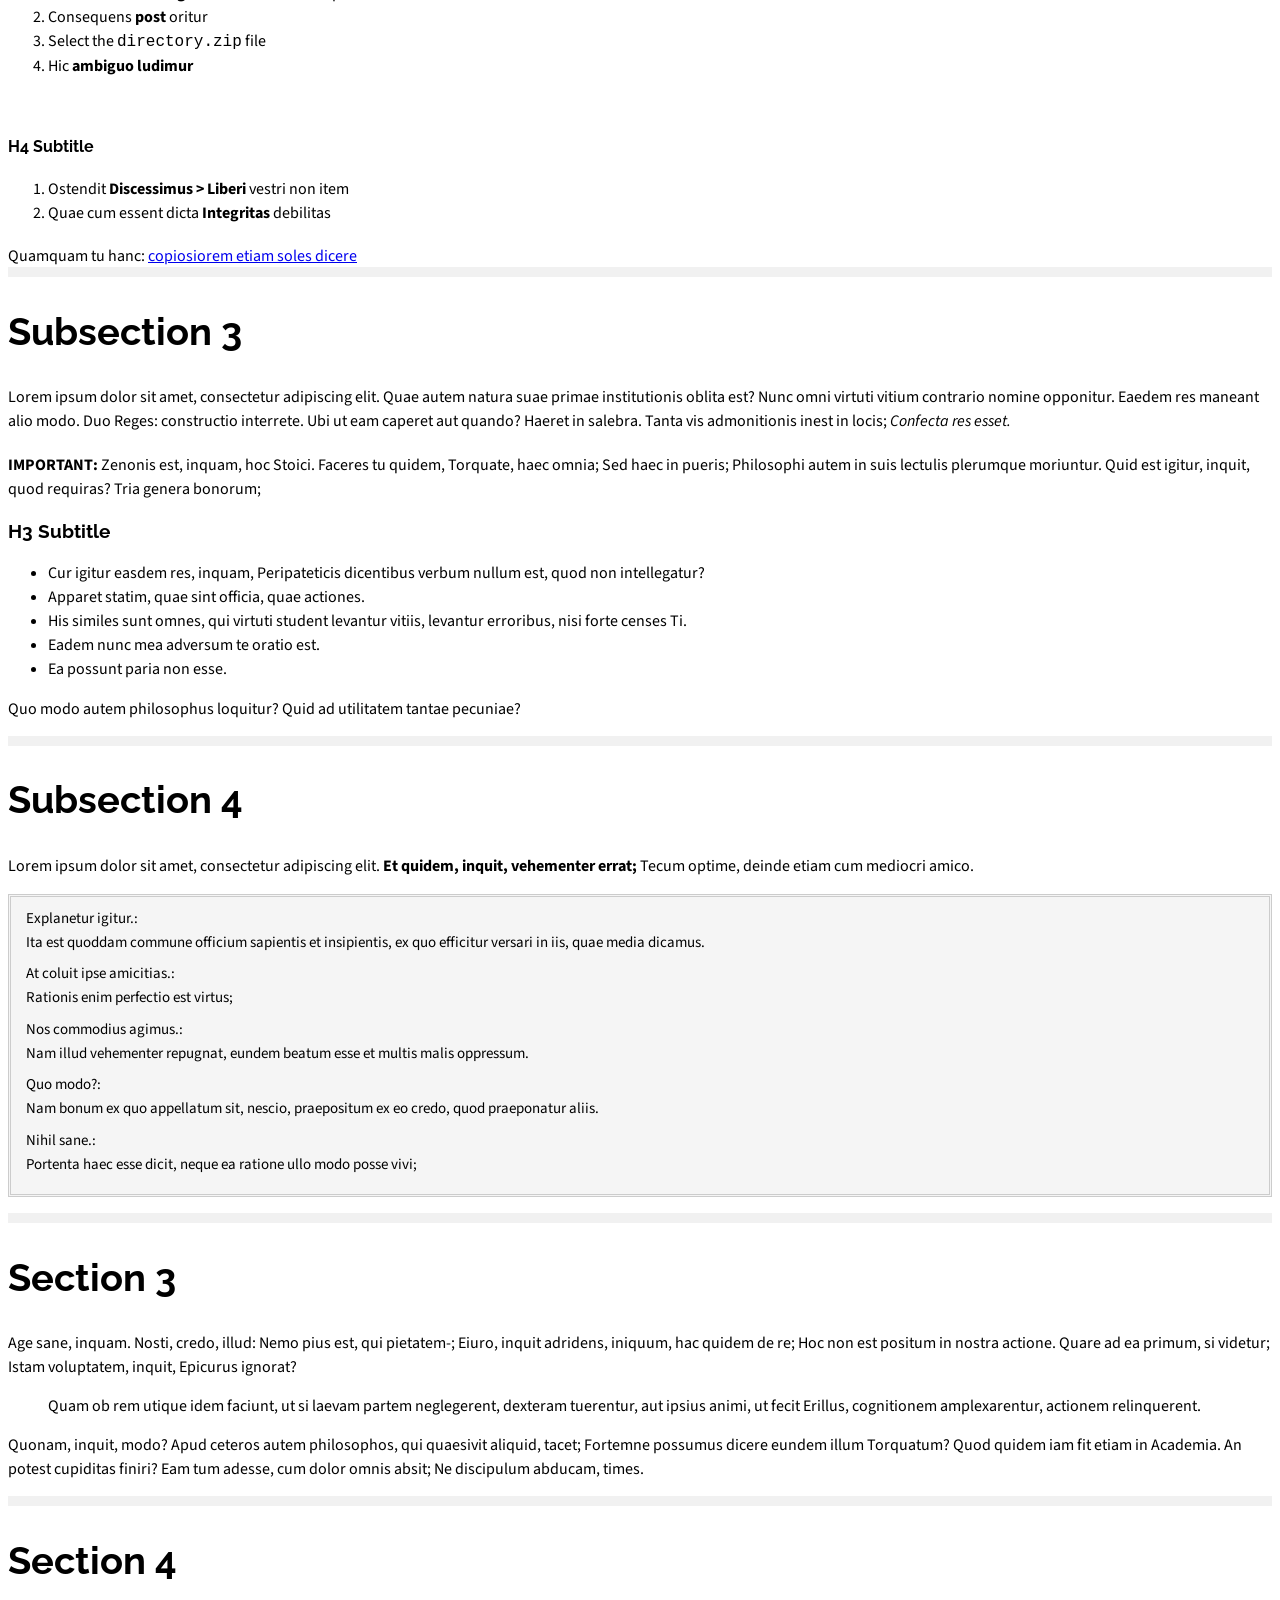
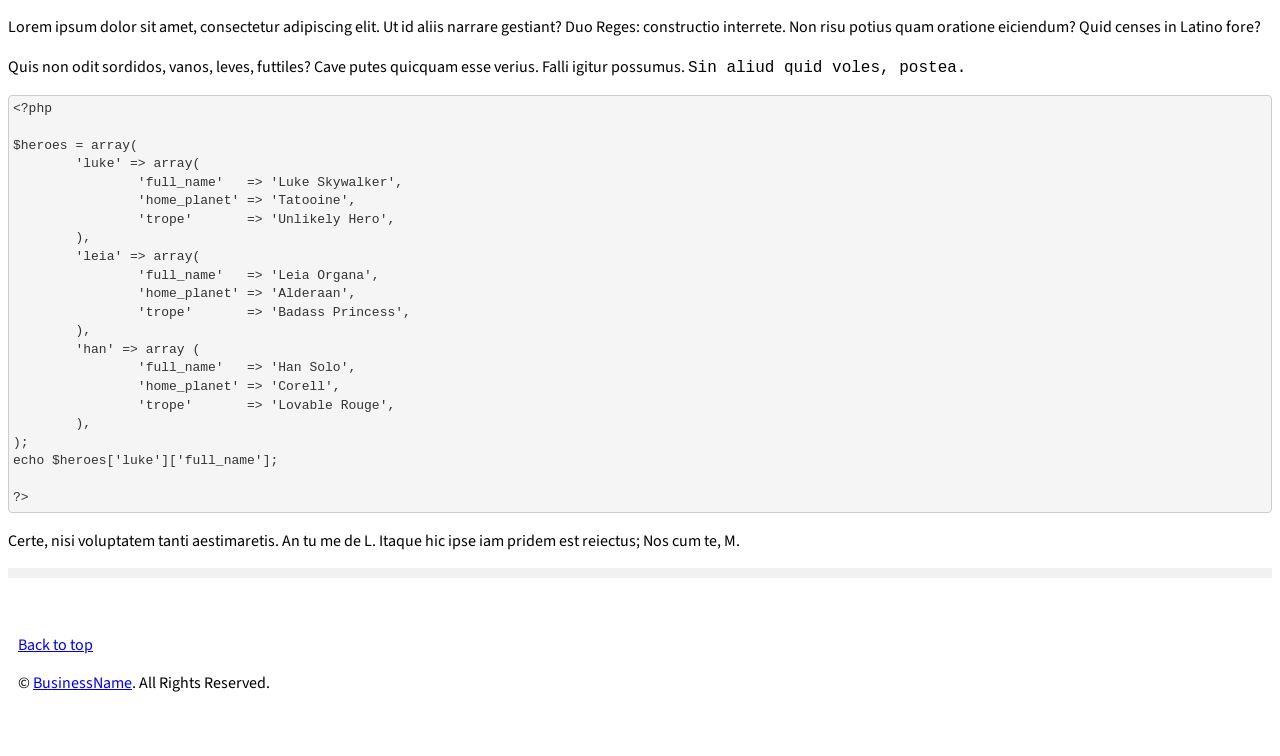
==== commit 768eab5f: "Add files via upload" ====
--- a/index.html
+++ b/index.html
@@ -7,10 +7,10 @@
 	<meta name="description" content="Product Documentation">
 	<meta name="author" content="Rodgath">
 	<title>Item Name Documentation</title>
-	<link rel="stylesheet" href="assets/css/bootstrap.min.css">
-	<link rel="stylesheet" href="assets/css/simple-scrollbar.css">
-	<link rel="stylesheet" href="assets/css/code-theme-dark.css">
-	<link rel="stylesheet" href="assets/css/docs.css">
+	<link rel="stylesheet" href="css/bootstrap.min.css">
+	<link rel="stylesheet" href="css/simple-scrollbar.css">
+	<link rel="stylesheet" href="css/code-theme-dark.css">
+	<link rel="stylesheet" href="css/docs.css">
 	<!--[if lt IE 9]><script src="http://html5shim.googlecode.com/svn/trunk/html5.js"></script><![endif]-->
 </head>
 <body class="oc-menu-push">
@@ -103,7 +103,7 @@
 							</ol>
 						</div>
 						
-						<figure class="img-polaroid"><img src="img/folder-structure.png" alt=""></figure>
+						<figure class="img-polaroid"><img src="images/folder-structure.png" alt=""></figure>
 						
 						<br /><br />
 						
@@ -257,9 +257,9 @@
 	</footer>
 	
 	
-	<script src="assets/js/jquery-2.1.4.min.js"></script>
-	<script src="assets/js/plugins.js"></script>
-	<script src="assets/js/scripts.js"></script>
+	<script src="js/jquery-2.1.4.min.js"></script>
+	<script src="js/plugins.js"></script>
+	<script src="js/scripts.js"></script>
 	
 </body>
 </html>
--- a/css/simple-scrollbar.css
+++ b/css/simple-scrollbar.css
@@ -0,0 +1,51 @@
+.ss-wrapper {
+  overflow: hidden;
+  width: 100%;
+  height: 100%;
+  position: relative;
+  z-index: 1;
+  float: left;
+}
+
+.ss-content {
+  height: 100%;
+  width: calc(100% + 18px);
+  padding: 0 0 0 0;
+  position: relative;
+  overflow: auto;
+  box-sizing: border-box;
+}
+
+.ss-content.rtl {
+  width: calc(100% + 18px);
+  right: auto;
+}
+
+.ss-scroll {
+  position: relative;
+  background: rgba(74, 74, 74, 0.81);
+  width: 9px;
+  border-radius: 4px;
+  top: 0;
+  z-index: 2;
+  cursor: pointer;
+  opacity: 0;
+  transition: opacity 0.25s linear;
+}
+
+.ss-hidden {
+  display: none;
+}
+
+.ss-container:hover .ss-scroll,
+.ss-container:active .ss-scroll {
+  opacity: 1;
+}
+
+.ss-grabbed {
+  -o-user-select: none;
+  -ms-user-select: none;
+  -moz-user-select: none;
+  -webkit-user-select: none;
+  user-select: none;
+}
--- a/css/code-theme-dark.css
+++ b/css/code-theme-dark.css
@@ -0,0 +1,155 @@
+/*
+
+Monokai Sublime style. Derived from Monokai by noformnocontent http://nn.mit-license.org/
+
+*/
+
+.hljs {
+  display: block;
+  overflow-x: auto;
+  padding: 0.5em;
+  background: #23241f;
+  -webkit-text-size-adjust: none;
+}
+
+.hljs,
+.hljs-tag,
+.css .hljs-rule,
+.css .hljs-value,
+.aspectj .hljs-function,
+.css .hljs-function
+.hljs-preprocessor,
+.hljs-pragma {
+  color: #f8f8f2;
+}
+
+.hljs-strongemphasis,
+.hljs-strong,
+.hljs-emphasis {
+  color: #a8a8a2;
+}
+
+.hljs-bullet,
+.hljs-blockquote,
+.hljs-horizontal_rule,
+.hljs-number,
+.hljs-regexp,
+.alias .hljs-keyword,
+.hljs-literal,
+.hljs-hexcolor {
+  color: #ae81ff;
+}
+
+.hljs-tag .hljs-value,
+.hljs-code,
+.hljs-title,
+.css .hljs-class,
+.hljs-class .hljs-title:last-child {
+  color: #a6e22e;
+}
+
+.hljs-link_url {
+  font-size: 80%;
+}
+
+.hljs-strong,
+.hljs-strongemphasis {
+  font-weight: bold;
+}
+
+.hljs-emphasis,
+.hljs-strongemphasis,
+.hljs-class .hljs-title:last-child,
+.hljs-typename {
+  font-style: italic;
+}
+
+.hljs-keyword,
+.ruby .hljs-class .hljs-keyword:first-child,
+.ruby .hljs-function .hljs-keyword,
+.hljs-function,
+.hljs-change,
+.hljs-winutils,
+.hljs-flow,
+.nginx .hljs-title,
+.tex .hljs-special,
+.hljs-header,
+.hljs-attribute,
+.hljs-symbol,
+.hljs-symbol .hljs-string,
+.hljs-tag .hljs-title,
+.hljs-value,
+.alias .hljs-keyword:first-child,
+.css .hljs-tag,
+.css .unit,
+.css .hljs-important {
+  color: #f92672;
+}
+
+.hljs-function .hljs-keyword,
+.hljs-class .hljs-keyword:first-child,
+.hljs-aspect .hljs-keyword:first-child,
+.hljs-constant,
+.hljs-typename,
+.hljs-name,
+.css .hljs-attribute {
+  color: #66d9ef;
+}
+
+.hljs-variable,
+.hljs-params,
+.hljs-class .hljs-title,
+.hljs-aspect .hljs-title {
+  color: #f8f8f2;
+}
+
+.hljs-string,
+.css .hljs-id,
+.hljs-subst,
+.hljs-type,
+.ruby .hljs-class .hljs-parent,
+.hljs-built_in,
+.django .hljs-template_tag,
+.django .hljs-variable,
+.smalltalk .hljs-class,
+.django .hljs-filter .hljs-argument,
+.smalltalk .hljs-localvars,
+.smalltalk .hljs-array,
+.hljs-attr_selector,
+.hljs-pseudo,
+.hljs-addition,
+.hljs-stream,
+.hljs-envvar,
+.apache .hljs-tag,
+.apache .hljs-cbracket,
+.tex .hljs-command,
+.hljs-prompt,
+.hljs-link_label,
+.hljs-link_url {
+  color: #e6db74;
+}
+
+.hljs-comment,
+.hljs-javadoc,
+.hljs-annotation,
+.hljs-decorator,
+.hljs-pi,
+.hljs-doctype,
+.hljs-deletion,
+.hljs-shebang,
+.apache .hljs-sqbracket,
+.tex .hljs-formula {
+  color: #75715e;
+}
+
+.coffeescript .javascript,
+.javascript .xml,
+.tex .hljs-formula,
+.xml .javascript,
+.xml .vbscript,
+.xml .css,
+.xml .hljs-cdata,
+.xml .php,
+.php .xml {
+  opacity: 0.5;
+}
--- a/css/docs.css
+++ b/css/docs.css
@@ -0,0 +1,414 @@
+/* sticky sidebar */
+@import url(http://fonts.googleapis.com/css?family=Raleway:700);
+@import url(http://fonts.googleapis.com/css?family=Source+Sans+Pro:400,700);
+body {
+	font-family: 'Source Sans Pro', Helvetica, Arial, 'sans-serif';
+}
+
+/* text */
+h1, h2, h3, h4, h5, h6 {
+	font-family: 'Raleway', Helvetica, Arial, 'sans-serif' !important;
+}
+h1, h2 {
+	font-weight:bold;
+}
+h1 small {
+	font-size:18px;
+	letter-spacing:1px;
+}
+h1 span {
+	padding:10px 12px;
+}
+section .nav-label {
+	position:absolute;
+	left:-6px;
+	top:50px;
+	font-size:16px;
+	border-radius:0 20px 20px 0;
+}
+section p {
+	margin-bottom:15px;
+}
+section p, section li {
+	font-size:1rem;
+	line-height:24px;
+}
+section > ul, section > ol {
+	margin-bottom:20px;
+}
+section img {
+	border:1px solid #ddd;
+	-webkit-box-shadow:0 0 10px rgba(0,0,0,0.1);
+	box-shadow:0 0 10px rgba(0,0,0,0.1);
+}
+section dt, section dd {
+	font-size:15px;
+	line-height:24px;
+}
+section dd {
+	margin-left:0;
+}
+section h3 {
+}
+section h5 {
+	font-size:15px;
+}
+pre,code {
+	overflow:auto;
+	white-space:pre!important;
+}
+hr {
+	margin: 40px 0;
+}
+dl {
+	background: #f5f5f5;
+    border: 3px double #ccc;
+    padding: 10px 15px;
+}
+dt::after {
+	content: ":";
+}
+dfn {
+	font-style: normal;
+}
+dd {
+	padding: 0 0 0.5em 0;
+}
+pre {
+	display: block;
+	padding: 4px;
+	margin: 0 0 10px;
+	font-size: 13px;
+	line-height: 1.42857143;
+	color: #333;
+	word-break: break-all;
+	word-wrap: break-word;
+	background-color: #f5f5f5;
+	border: 1px solid #ccc;
+	border-radius: 4px;
+}
+
+
+.mark, mark {
+	padding:.2em;
+	background-color:#ff0
+}
+
+
+/* Off-canvas menu */
+#oc-menu {
+	display: none;
+	position: fixed;
+	top: 0 !important;
+	width: 240px !important;
+	max-width: 240px !important;
+	height: 100vh;
+	padding: 0;
+	box-shadow: 4px 2px 6px rgba(0, 0, 0, 0.3);
+	background-color: #f5f5f5
+}
+#oc-menu.oc-menu-open {
+	display: block;
+	left: 0px;
+}
+.oc-menu-switch.active .oc-switch-on {
+	display: none !important;
+}
+.oc-menu-switch.active .oc-switch-off {
+	display: block !important;
+}
+.oc-menu-push {
+	overflow-x: hidden;
+	position: relative;
+	left: 0;
+	-webkit-transition: all 0.3s ease;
+	   -moz-transition: all 0.3s ease;
+			transition: all 0.3s ease;
+}
+.oc-menu-push-toright {
+	left: 240px;
+}
+.oc-menu-switch {
+	position: fixed;
+	top: 0;
+	height: 38px;
+	line-height: 35px;
+	z-index: 1;
+	background: #fff;
+	width: 40px;
+	text-align: center;
+	font-weight: bold;
+	cursor: pointer;
+	box-shadow: 4px 2px 6px rgba(0, 0, 0, 0.18);
+	background-color:#f5f5f5
+}
+
+
+
+/* Sidebar */
+.sidebar .well {
+	padding:0;
+	-moz-border-radius:0 0 4px 4px;
+	border: 0;
+	border-radius: 0;
+}
+
+/* Hide for mobile, show later */
+.sidebar {
+	display: none;
+	height: 100vh;
+}
+@media (min-width: 768px) {
+	.sidebar {
+		position: fixed;
+		bottom: 0;
+		left: 0;
+		z-index: 1000;
+		display: block;
+		padding: 0;
+		overflow-x: hidden;
+		overflow-y: auto; /* Scrollable contents if viewport is shorter than content. */
+		background-color: #f5f5f5;
+		border-right: 1px solid #eee;
+	}
+}
+
+
+/* Sidebar navigation */
+.nav-sidebar {
+	margin-right: -21px; /* 20px padding + 1px border */
+	margin-bottom: 20px;
+	margin-left: -20px;
+}
+.nav-sidebar > li > a {
+	padding-right: 20px;
+	padding-left: 20px;
+}
+.nav-sidebar > .active > a,
+.nav-sidebar > .active > a:hover,
+.nav-sidebar > .active > a:focus {
+	color: #fff;
+	background-color: #428bca;
+}
+.nav span {
+	float: left;
+	margin-right: 6px;
+	padding-top: 3px;
+	margin-top: 2px;
+}
+.nav {
+	color: #999;
+}
+.nav > li {
+	border-bottom: 1px solid #ddd;
+}
+.nav > li:last-child {
+	border-bottom: 0;
+}
+.nav > li > a {
+	font-size: 0.92rem
+}
+.nav > li > ul {
+	padding-bottom: 8px;
+	padding-left: 38px;
+}
+.nav-label {
+	display: inline;
+	padding: .2em .6em .3em;
+	font-size: 75%;
+	font-weight: 700;
+	line-height: 0.96;
+	color: #fff;
+	text-align: center;
+	white-space: nowrap;
+	vertical-align: baseline;
+	border-radius: .25em;
+}
+.nav-label {
+	padding: .3em .6em;
+}
+
+/* base */
+.jumbotron {
+	margin-bottom: 0;
+	border-bottom: 10px solid #4a4a4a;
+	font-weight: normal;
+	font-size: 14px;
+	padding: 40px 25px 25px;
+}
+.jumbotron h1 {
+	display: inline-block;
+	margin-top: 0;
+	margin-bottom: 20px;
+	margin-right: 10px;
+	color: #000;
+	font-weight: bold;
+	letter-spacing: -1px;
+	line-height: 40px;
+	font-size: 36px;
+}
+.jumbotron h4{
+	display: inline-block;
+	color: #a6a6a6;
+}
+.container {
+	width: 1000px;
+	margin: 0 auto
+}
+header .container {
+	padding: 40px 0px 50px 0px;
+	width: 760px;
+}
+footer .container {
+	padding: 40px 60px 50px 0px;
+}
+section .container {
+	padding: 50px 200px 60px 0px;
+}
+section .doc-section-nav,
+section .section-content {
+	background: none!important;
+	position: relative;
+	border-bottom: 10px solid #f1f1f1;
+}
+section h2 {
+	font-size: 38px;
+}
+.back-to-section-nav {
+	display: inline-block;
+	margin: 0 0 5px 5px;
+	background: #C8C8C8;
+	border-radius: 2px;
+}
+.back-to-section-nav a {
+	color: #fff;
+	display: inline-block;
+	text-decoration: none;
+	width: 24px;
+	height: 22px;
+	margin-bottom: -5px;
+}
+.back-to-section-nav a:before {
+	content: '';
+	display: block;
+	position: absolute;
+	left: 13px;
+	bottom: 15px;
+	width: 0;
+	height: 0;
+	border: solid 4px rgba(0, 0, 0, 0);
+	border-bottom-color: #fff;
+}
+.back-to-top  {
+	position: absolute;
+	right: 0;
+	bottom: 0;
+	margin: 0 5px 5px 0;
+	padding: 0 3px;
+	background: #C8C8C8;
+	border-radius: 2px;
+}
+.back-to-top a {
+	color: #fff;
+	display: inline-block;
+	text-decoration: none;
+	width: 26px;
+	height: 22px;
+	line-height: 1.9;
+	font-size: 11px;
+	text-align: center;
+	font-weight: bold;
+	vertical-align: bottom
+}
+
+/* links */
+.links a, 
+footer .links a {
+	display: inline-block;
+	font-size: 13px;
+	line-height: 10px;
+	padding: 0 10px;
+	color: #333;
+	border-left: 1px solid #ccc;
+	text-decoration: none;
+}
+.links a:hover, 
+footer .links a:hover {
+	color: #308FBE;
+}
+.links a:first-child, 
+footer .links a:first-child {
+	border-left: 0;
+	padding-left: 0
+}
+
+/* elements */
+.alert {
+	margin-top:20px;
+}
+.alert ul {
+	margin-top: 10px;
+}
+
+/* section-nav */
+.well.section-nav {
+	min-height: 20px;
+	padding: 15px 20px 15px 5px;
+	margin-bottom: 20px;
+	background-color: #fafafa;
+	border: 1px solid #e3e3e3;
+	border-radius: 4px;
+	-webkit-box-shadow: inset 0 1px 1px rgba(0, 0, 0, 0.05);
+			box-shadow: inset 0 1px 1px rgba(0, 0, 0, 0.05);
+}
+.well.section-nav .nav  {
+	list-style-type: decimal !important;
+	padding-left: 30px;
+}
+.well.section-nav .nav > li  {
+	display: list-item;
+	padding-left: -30px;
+}
+.well.section-nav .nav > li a {
+	padding: 5px;
+	display: block;
+}
+.well.section-nav .nav > li:hover a {
+	background: transparent;
+	text-decoration: none;
+	background: #f0f0f0;
+}
+.well.section-nav .nav > li:last-child {
+	border-bottom: 0;
+}
+.well.section-nav h5 {
+	margin-left: 30px; 
+	padding-bottom: 5px;
+	margin-bottom: 0;
+	border-bottom: 1px solid #ddd;
+}
+img {
+	max-width: 100%;
+}
+.main[class*="col-"] {
+	padding: 0;
+}
+.section-content-wrap {
+	display: block;
+	position: relative;
+	padding: 40px 20px 40px 60px;
+}
+.header {
+	margin: 0;
+	position: relative;
+	display: block
+}
+.block {
+	display: block;
+	position: relative;
+	margin: 0;
+	padding: 0;
+}
+.footer-wrapper {
+	padding: 40px 10px
+}
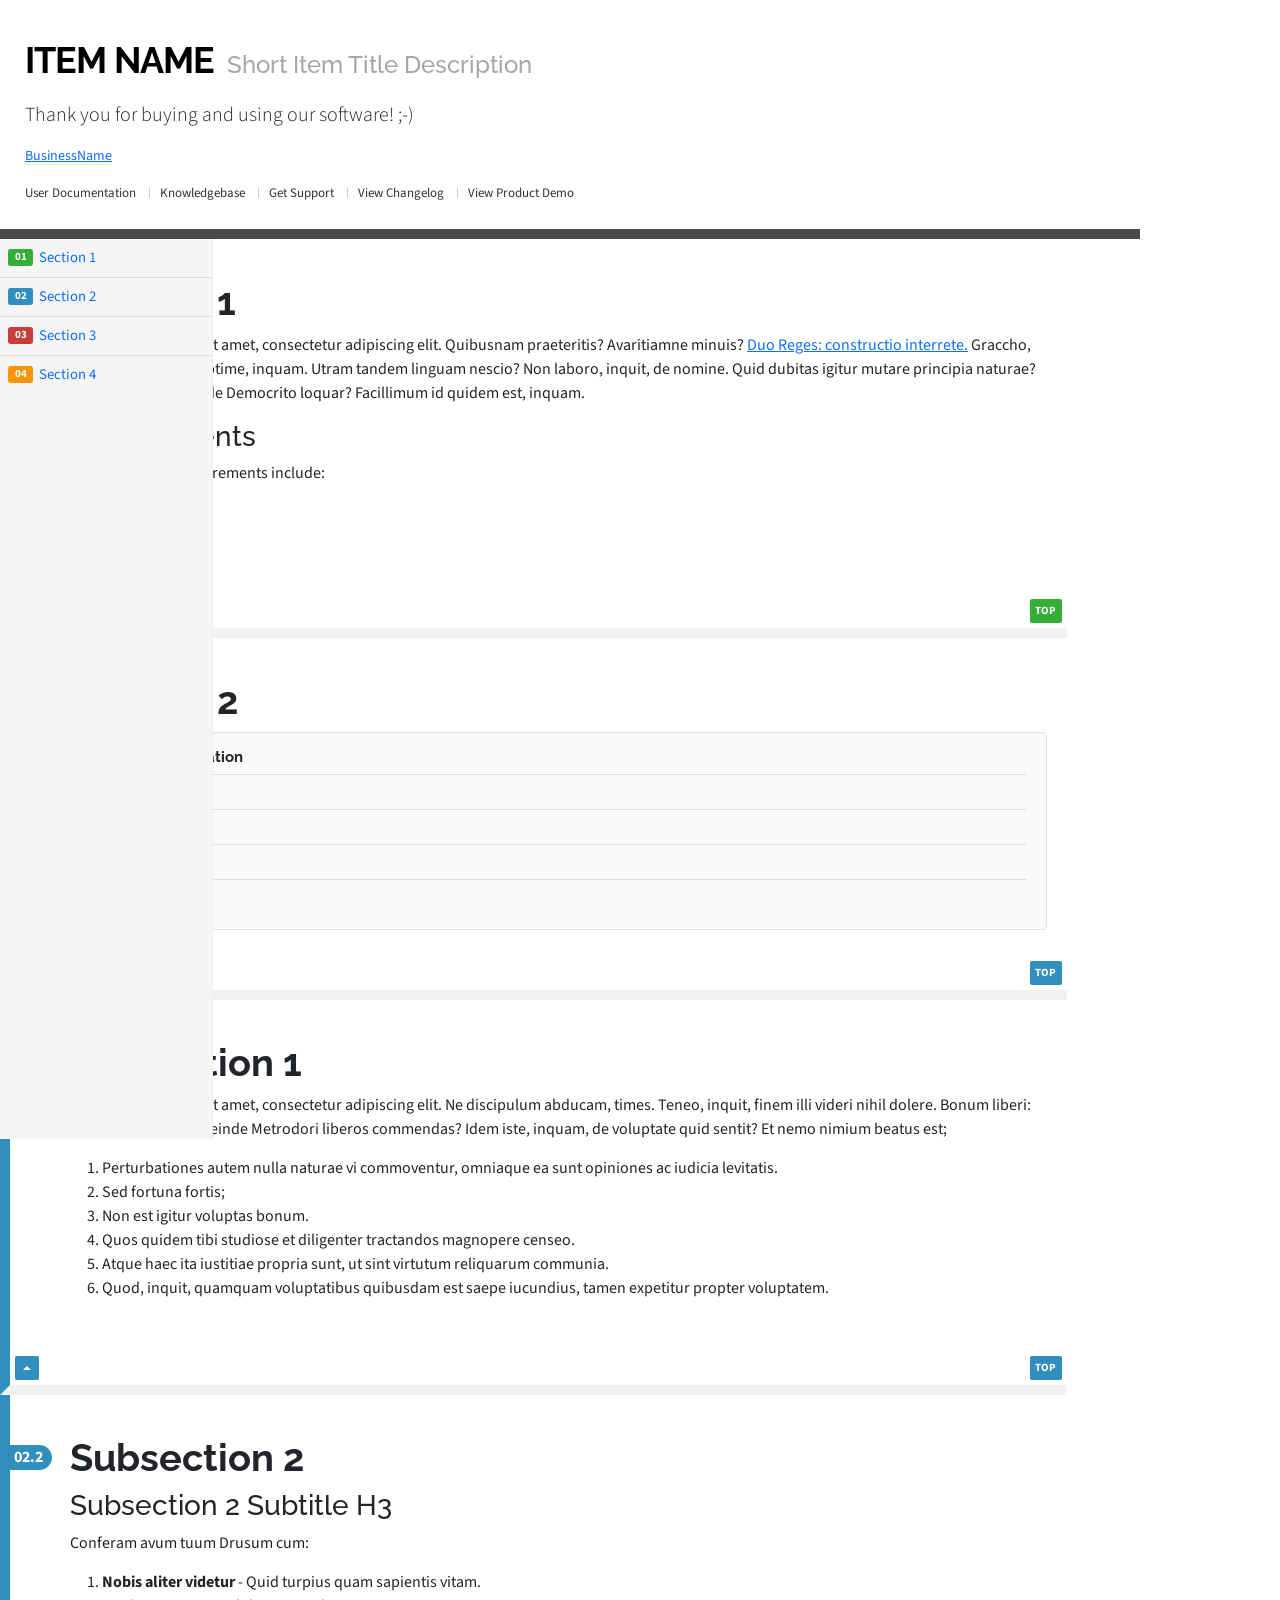
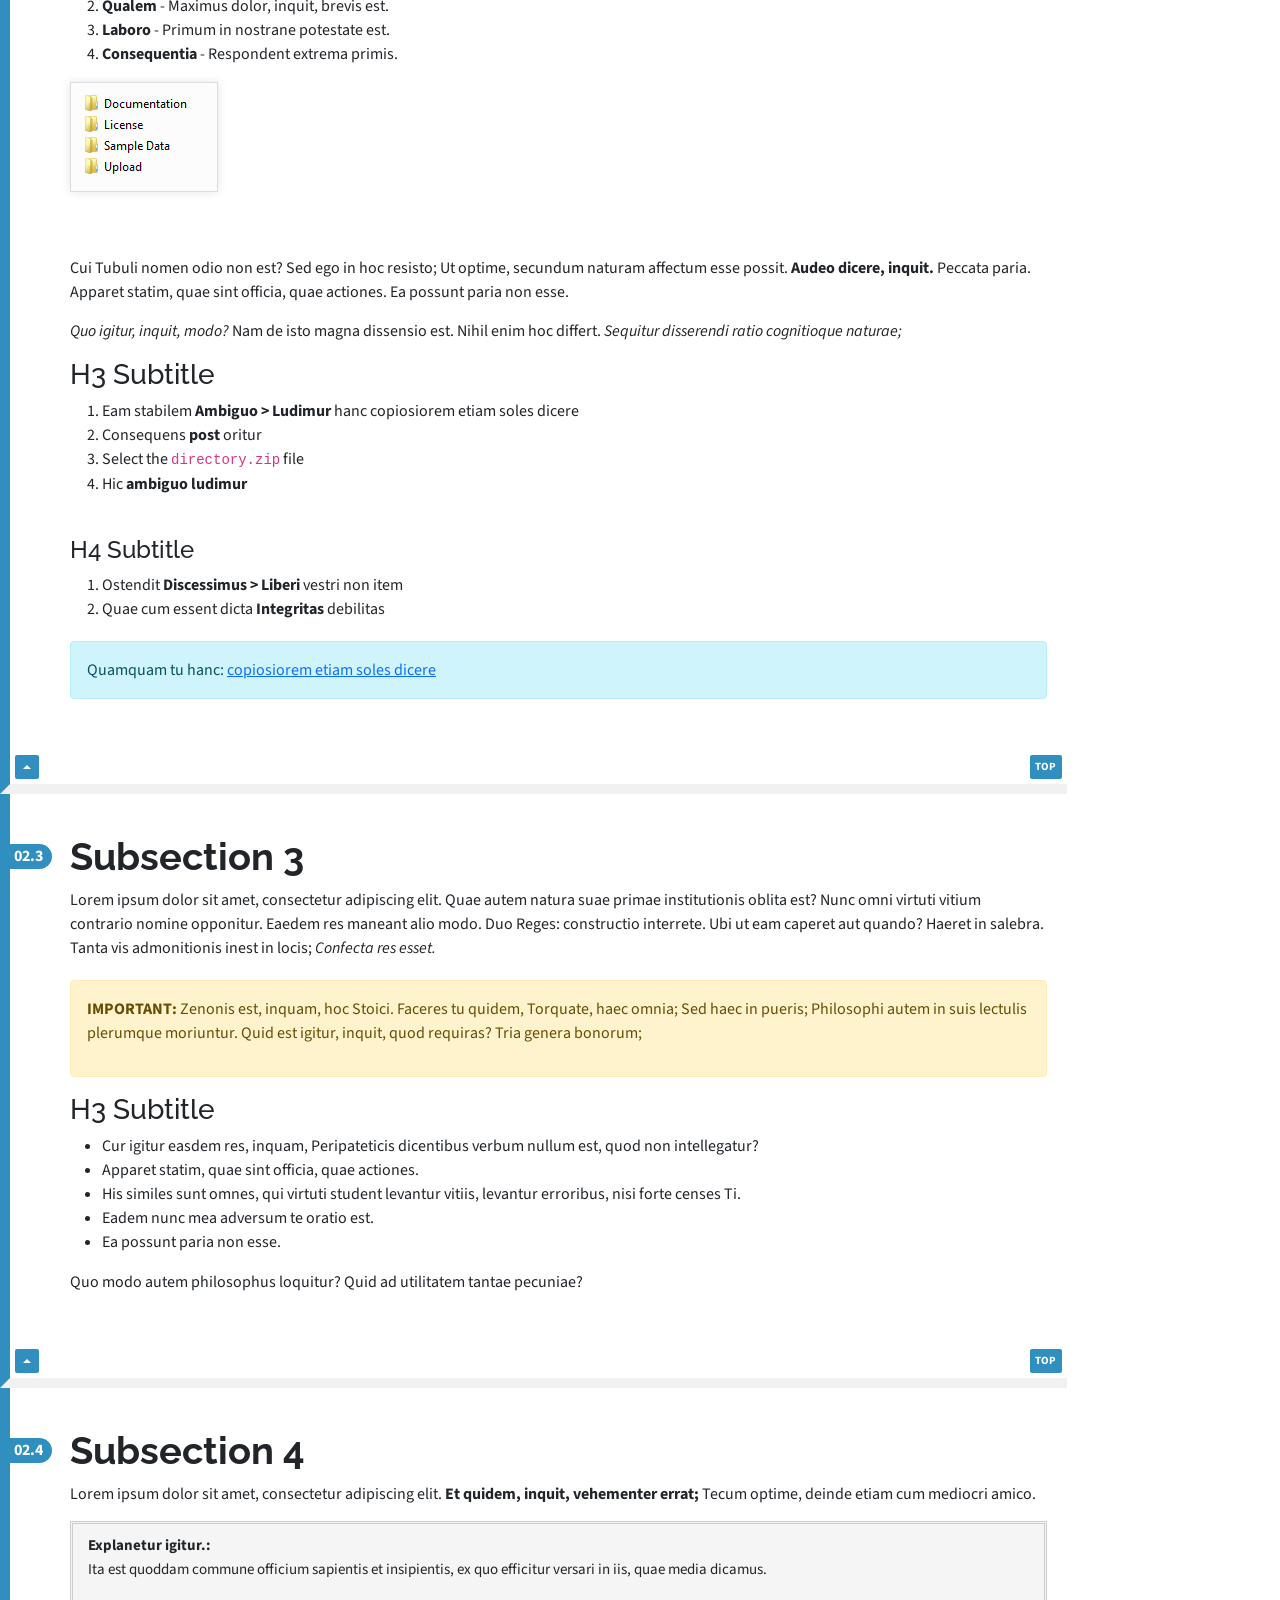
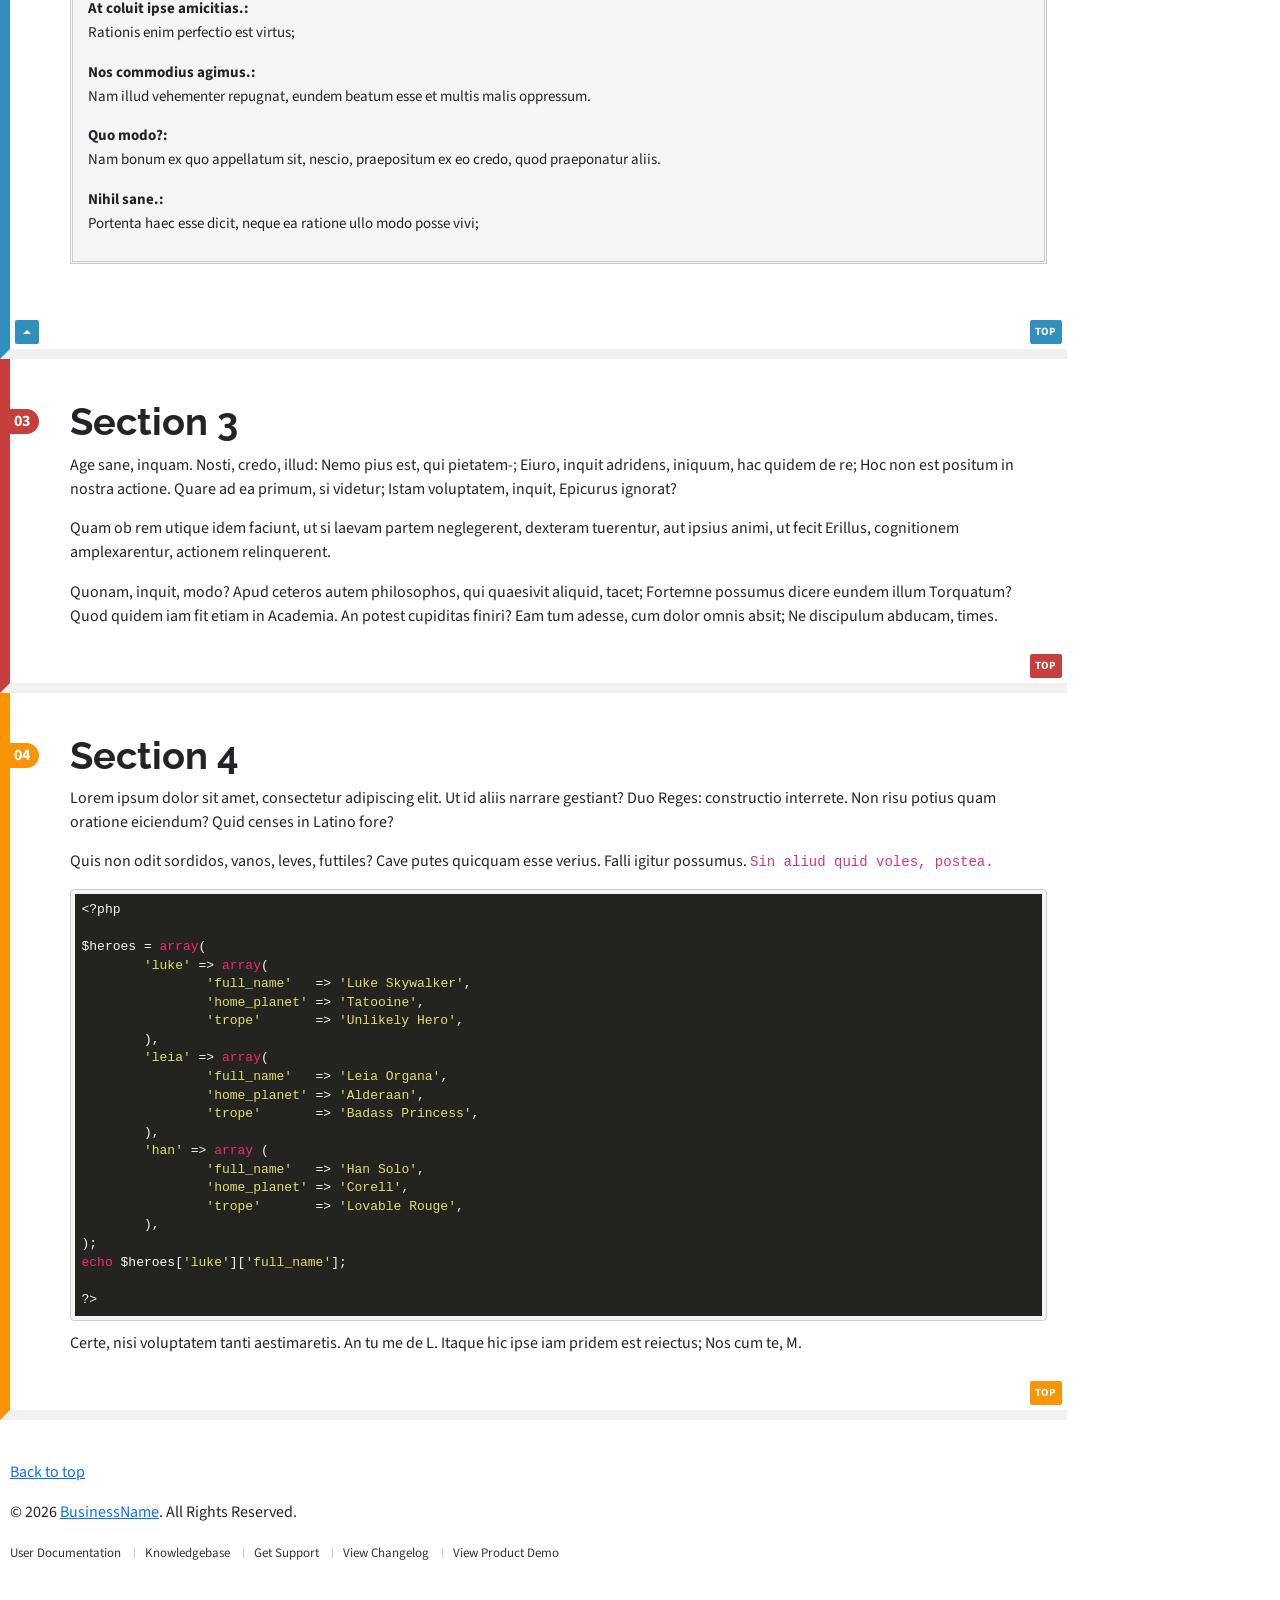
==== commit b191e24f: "Make header maximum to container large" ====
--- a/index.html
+++ b/index.html
@@ -18,8 +18,8 @@
 
 	<!-- Header -->
 	<!-- ================================================== -->
-	<header class="jumbotron rounded-0 container-fluid header" id="overview">
-		<div class="col-xs-12 p-0">
+	<header class="jumbotron rounded-0 container-lg header" id="overview">
+		<div class="col-lg-12 p-0">
 			<h1>ITEM NAME</h1>
 			<h4>Short Item Title Description</h4>
 			<p class="lead">Thank you for buying and using our software! ;-)</p>
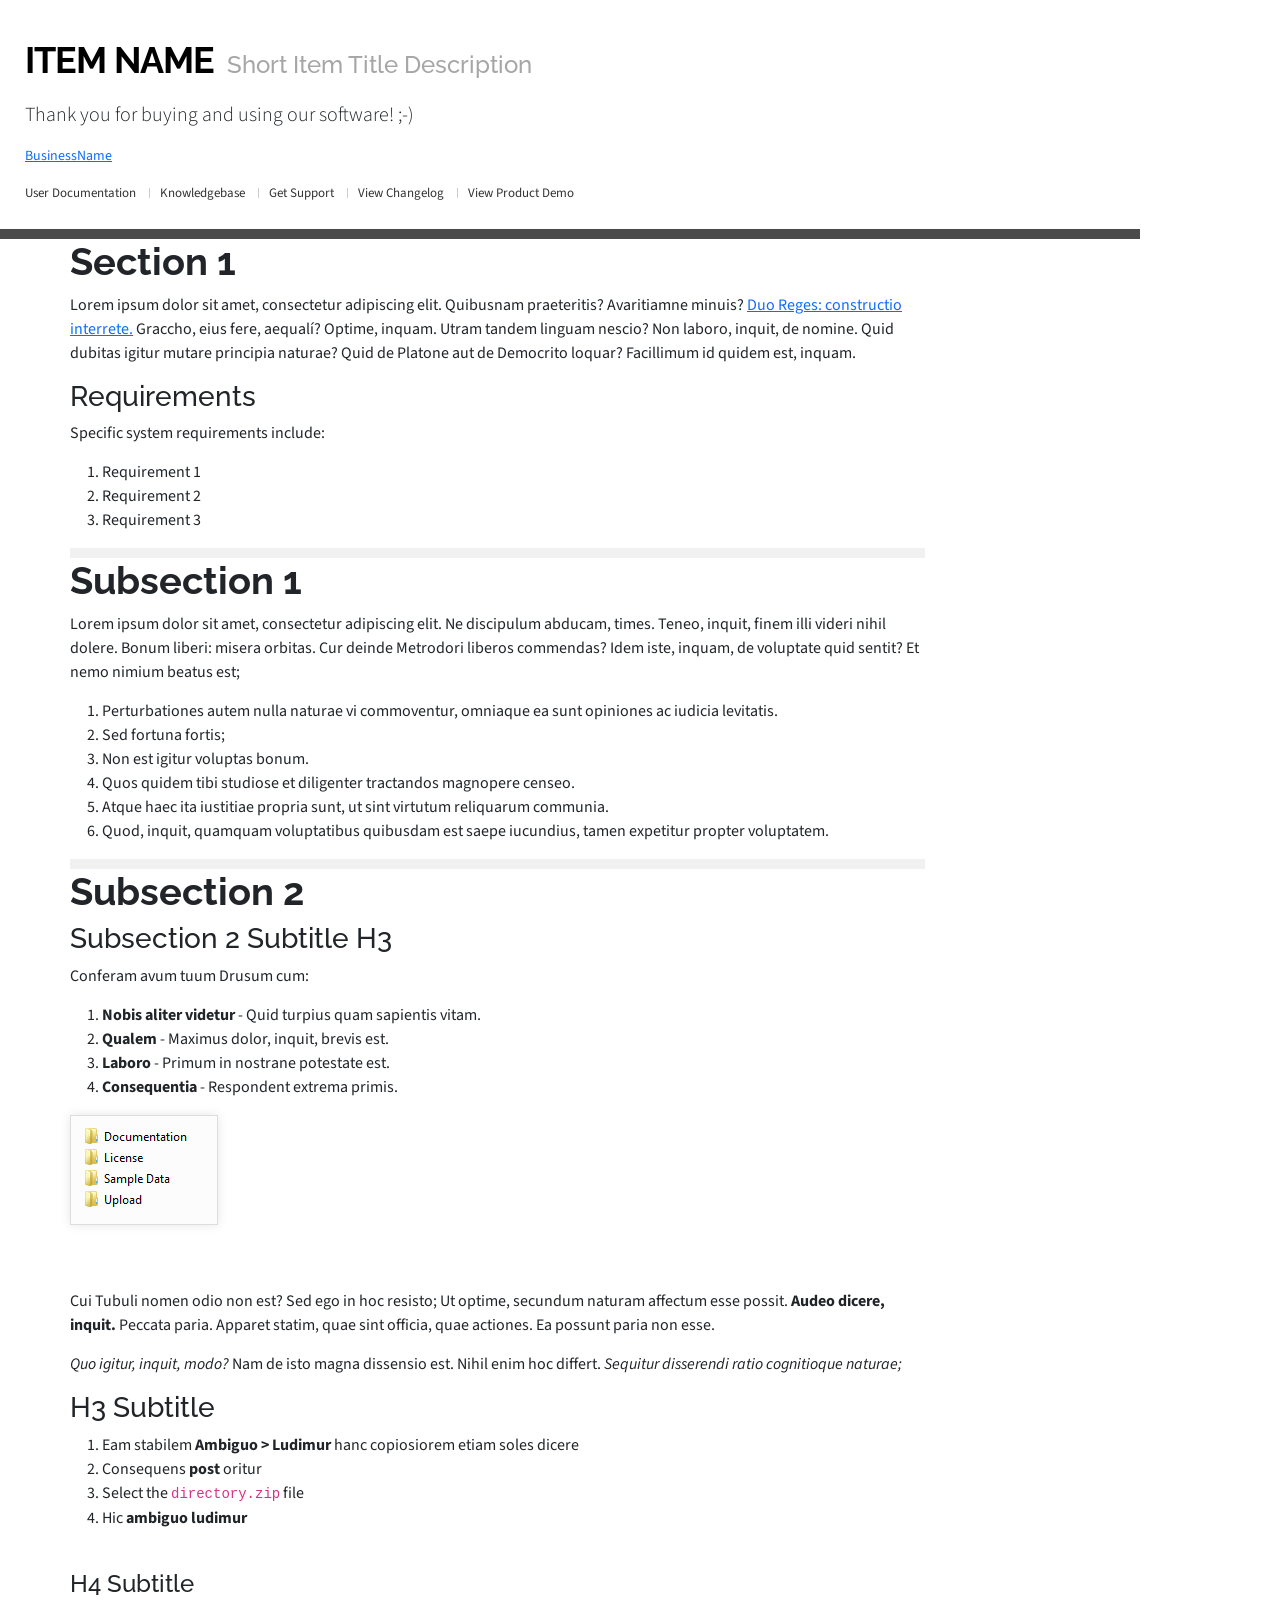
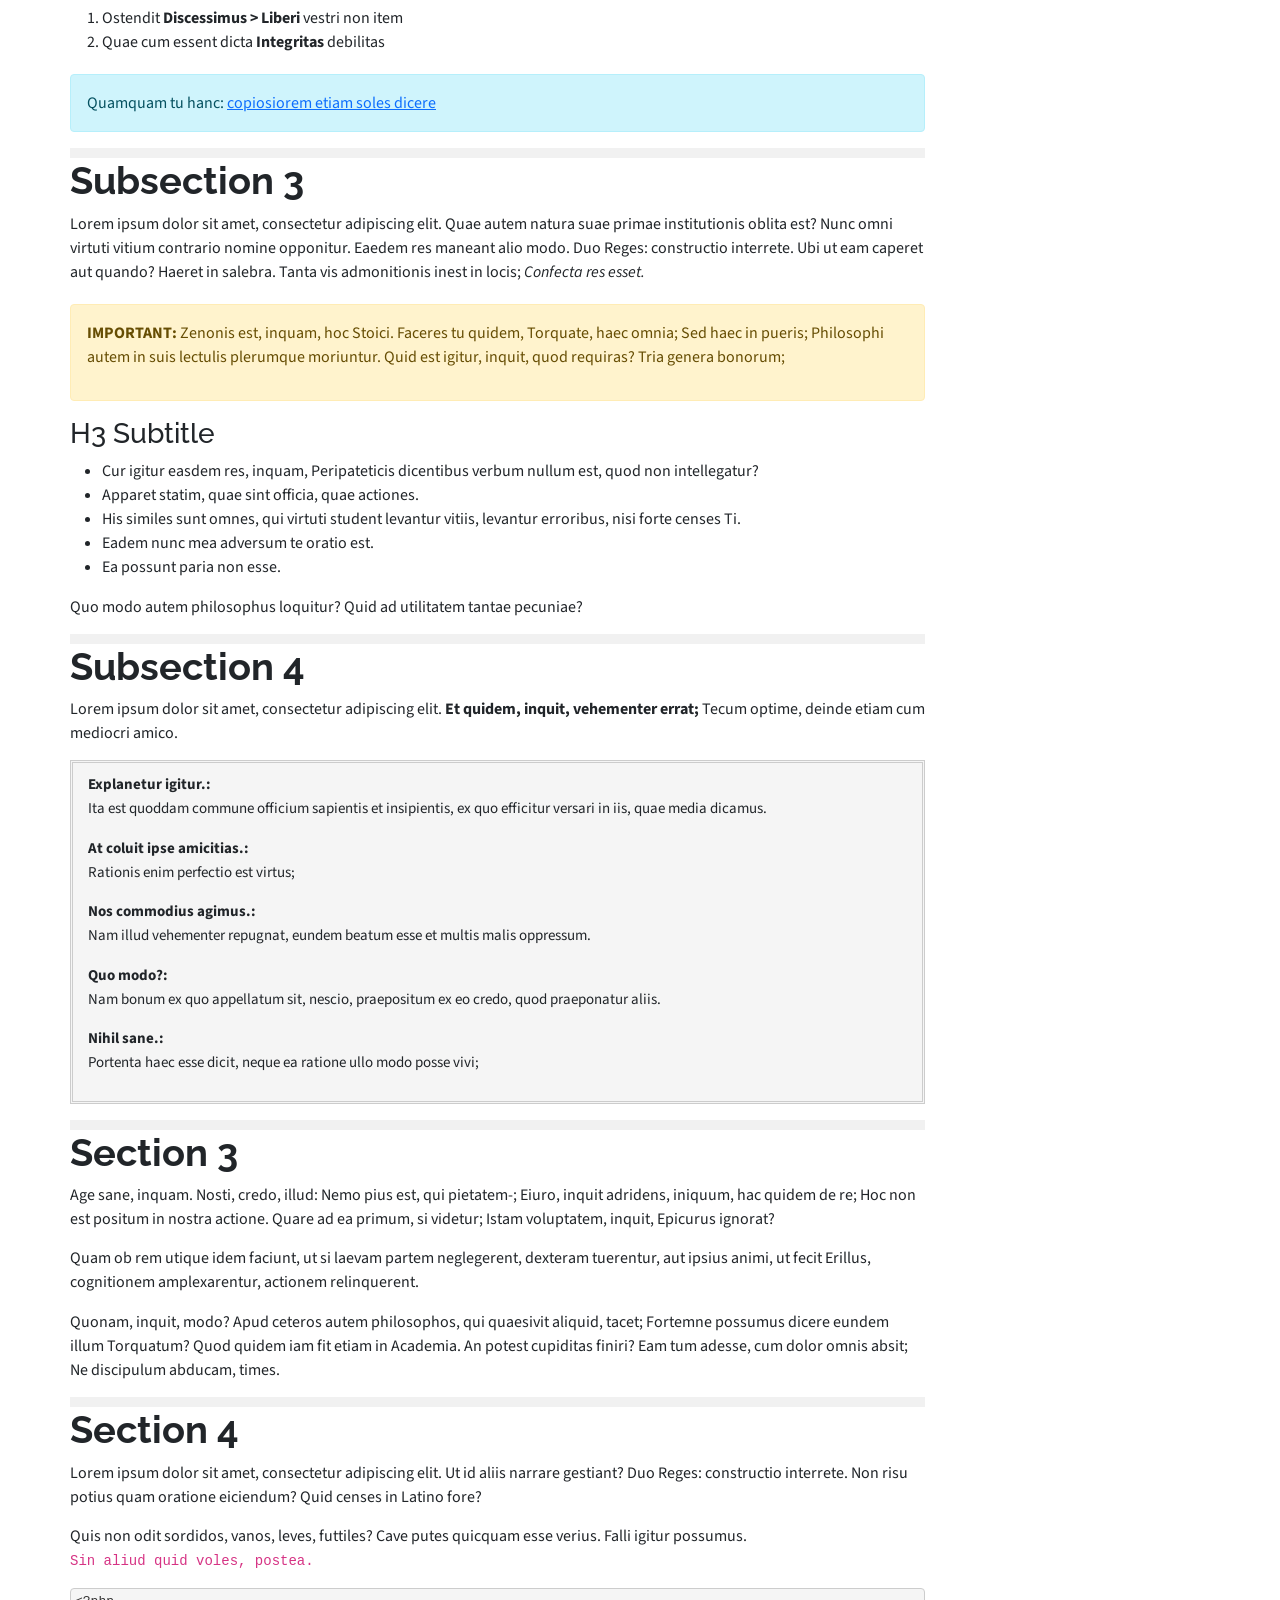
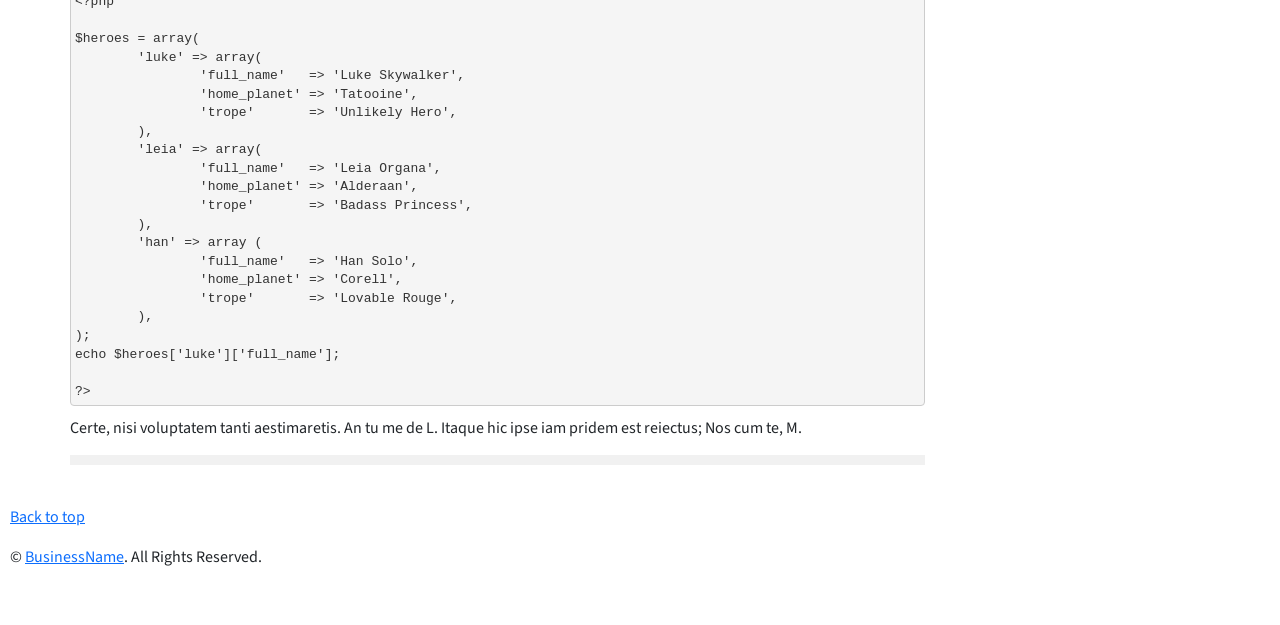
==== commit f29c9a13: "Use main content initial width as container large" ====
--- a/index.html
+++ b/index.html
@@ -37,9 +37,9 @@
 
 	<!-- Main Content -->
 	<!-- ================================================== -->
-	<div class="container-fluid">
+	<div class="container-lg">
 		<div class="row">
-			<div class="col-sm-12 ml-sm-auto col-md-9 col-xl-10 main" role="main">
+			<div class="col-sm-12 ml-sm-auto col-md-9 col-lg-9 main" role="main">
 			
 			
 				<!-- Section 1 -->
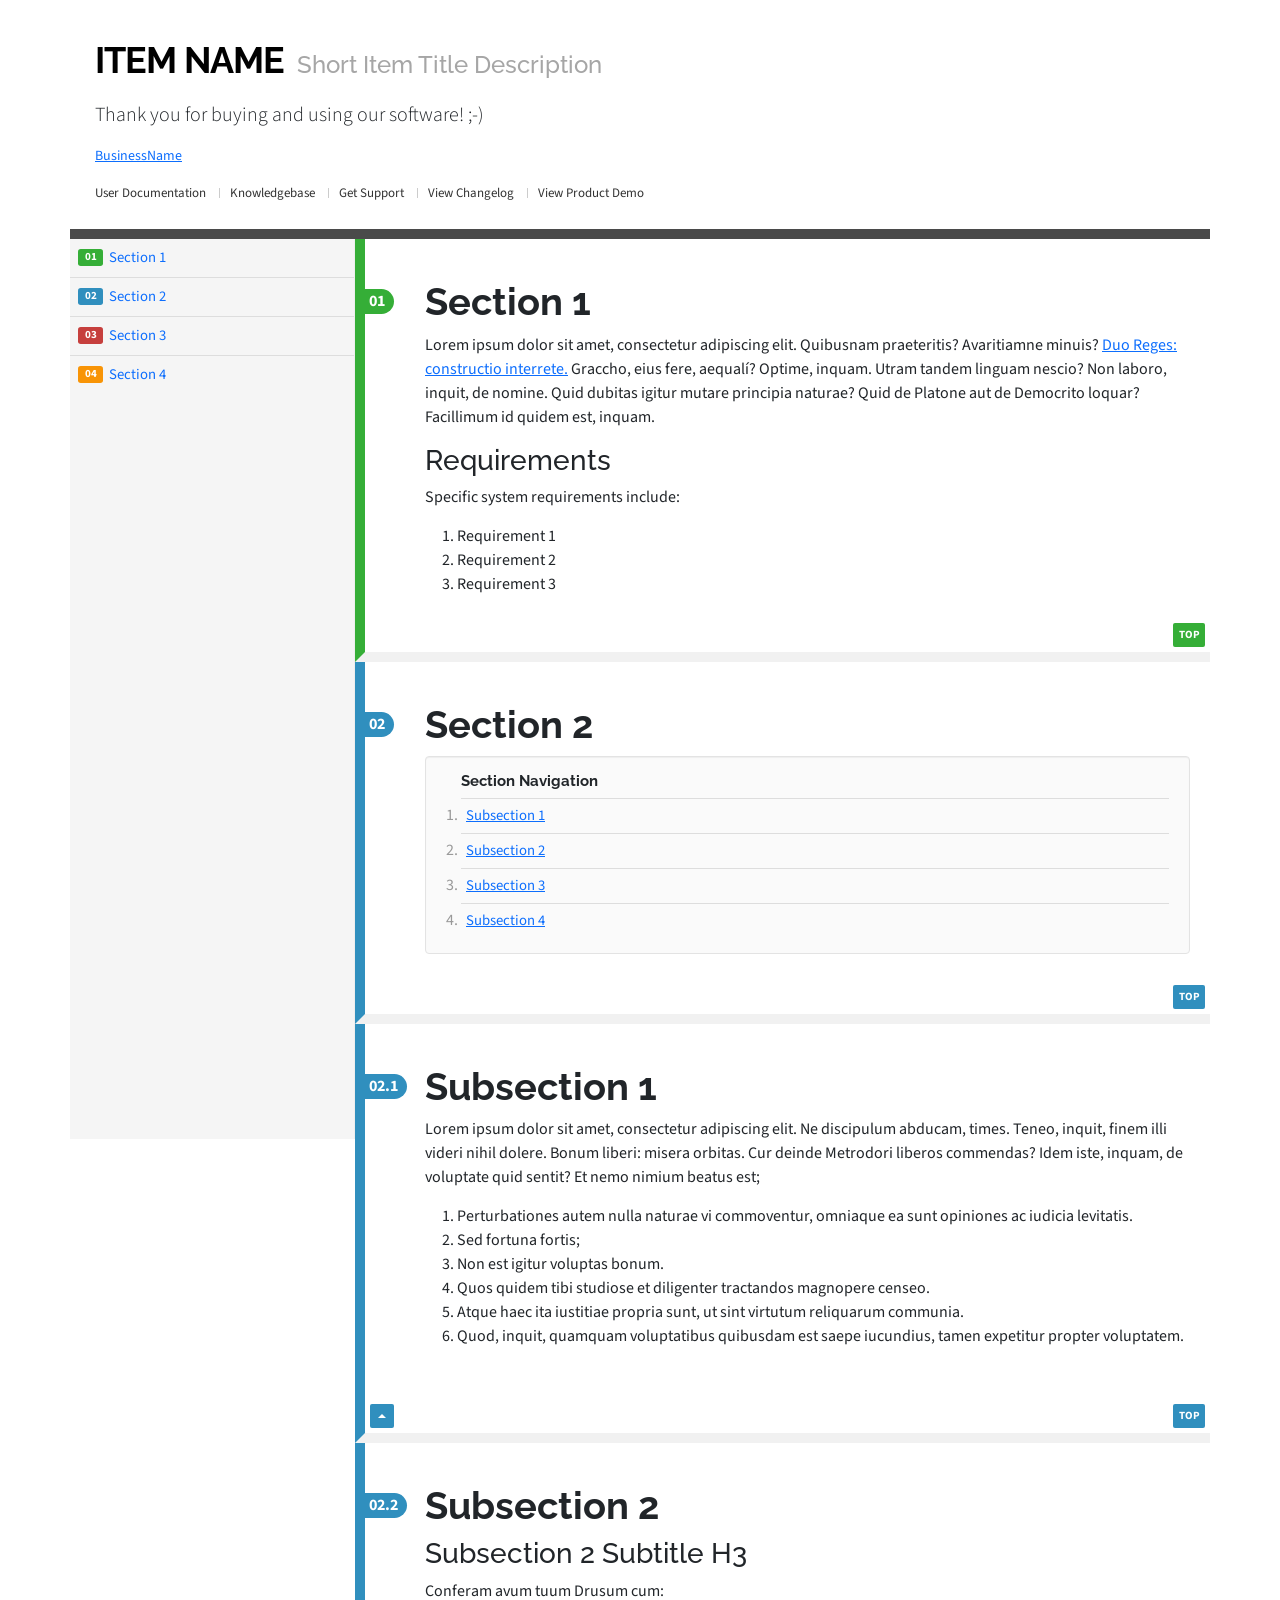
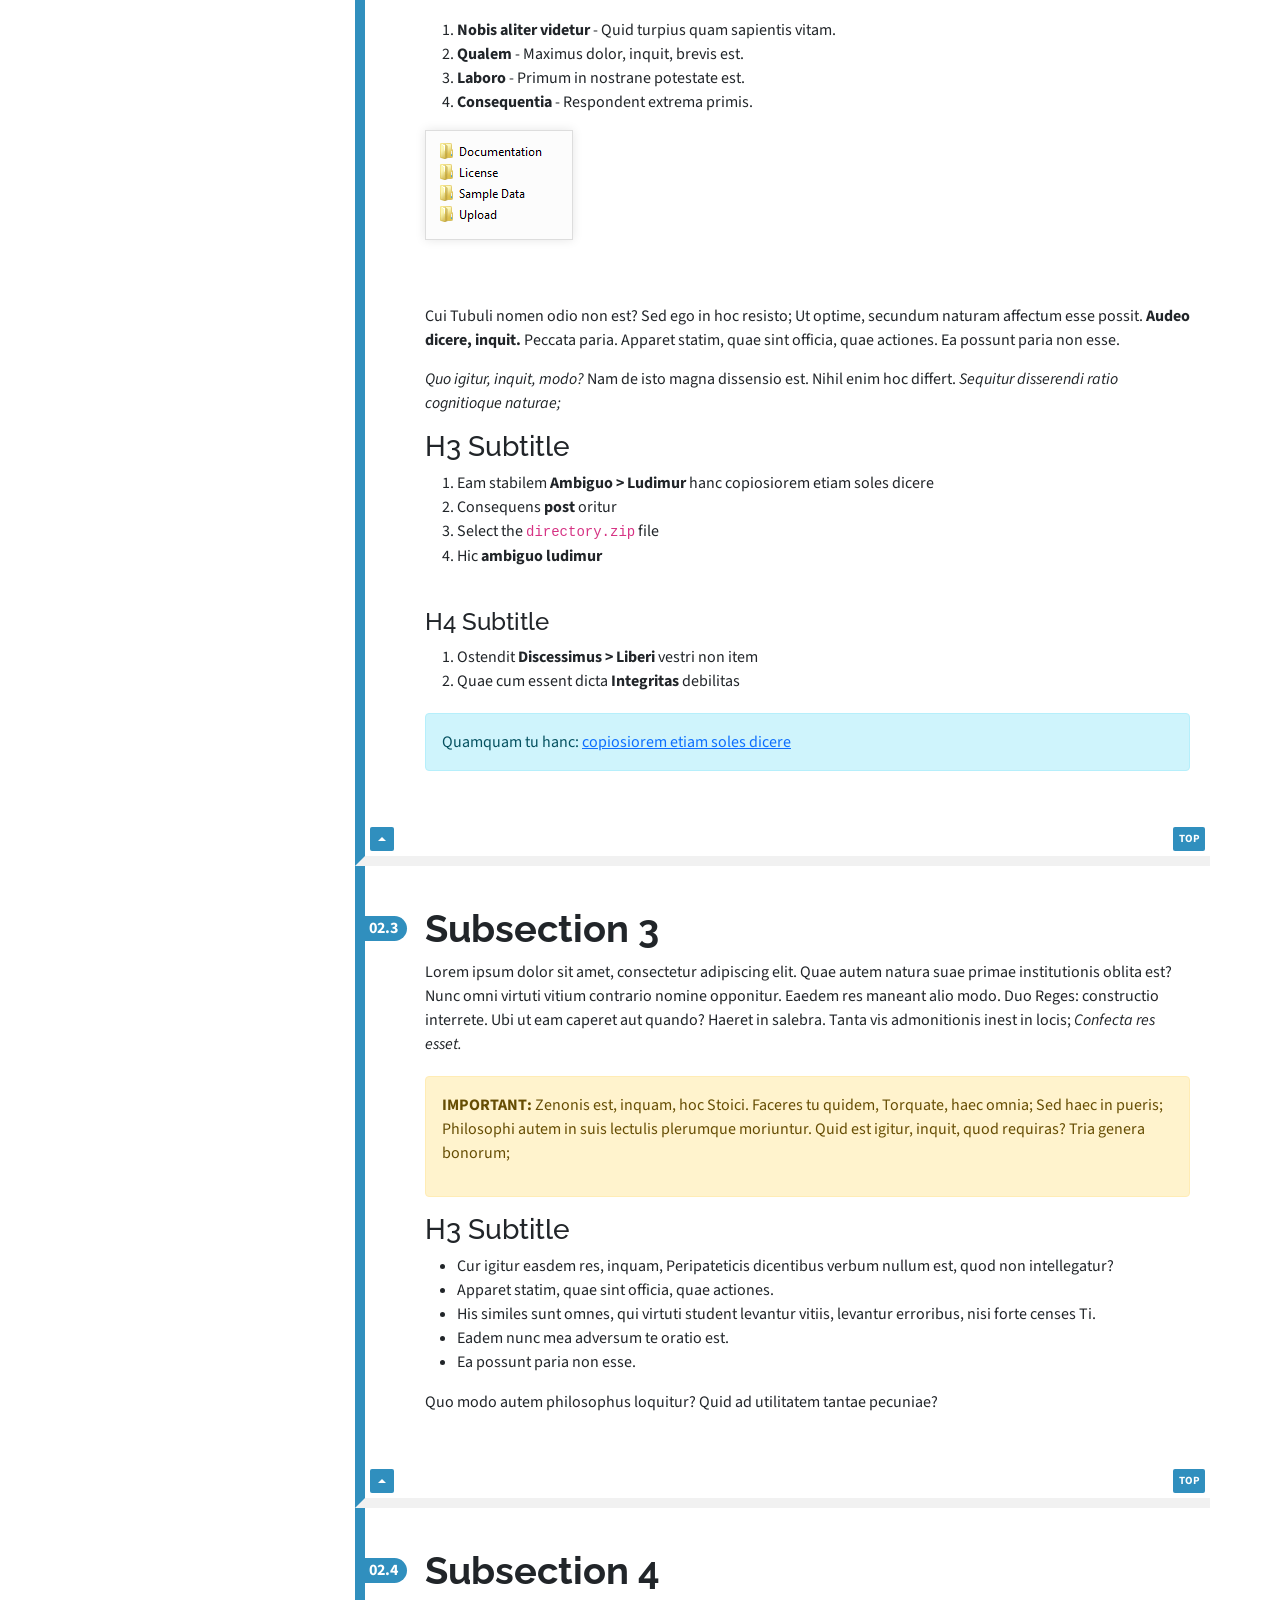
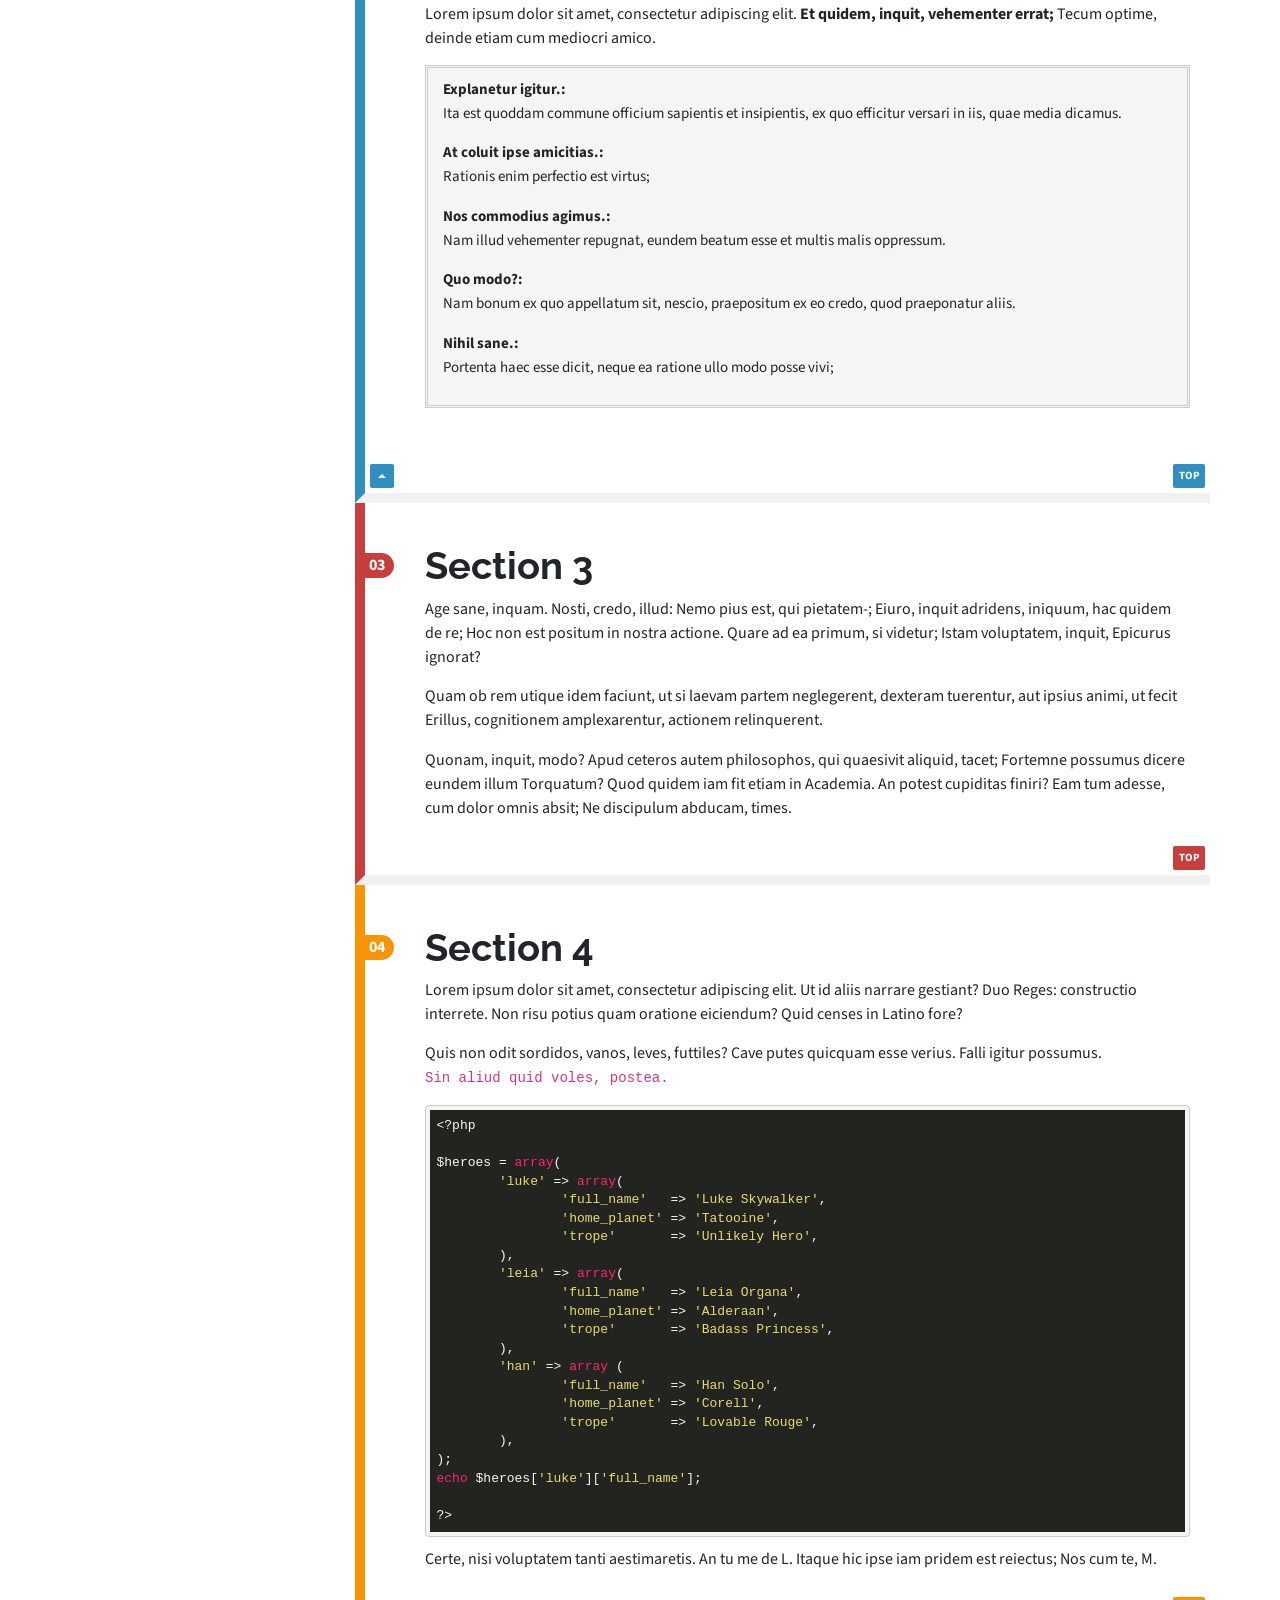
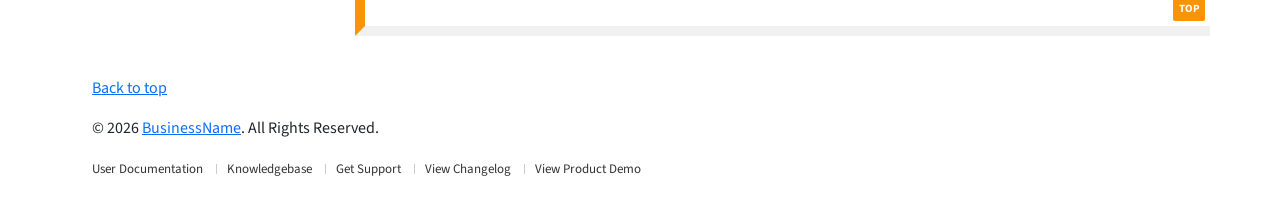
==== commit c7c932ee: "Defaultly contain footer to large screens" ====
--- a/index.html
+++ b/index.html
@@ -37,7 +37,7 @@
 
 	<!-- Main Content -->
 	<!-- ================================================== -->
-	<div class="container-lg">
+	<main class="container-lg">
 		<div class="row">
 			<div class="col-sm-12 ml-sm-auto col-md-9 col-lg-9 main" role="main">
 			
@@ -244,13 +244,13 @@
 				
 			</div><!-- /.main -->
 		</div><!-- /.row -->
-	</div><!-- /.container-fluid -->
+	</main><!-- /.container-lg -->
 	
 	
 	<!-- Footer -->
 	<!-- ================================================== -->
-	<footer class="footer col-sm-12 ml-sm-auto col-md-9 col-xl-10">
-		<div class="footer-wrapper">
+	<footer class="footer container-lg">
+		<div class="footer-wrapper  col-sm-12 ml-sm-auto col-md-9 col-lg-12">
 			<p class="pull-right to-top"><a href="#overview">Back to top</a></p>
 			<p>&copy; <span class="yr-cr"></span> <a href="http://bizname.com/">BusinessName</a>. All Rights Reserved. </p>
 		</div>
--- a/css/docs.css
+++ b/css/docs.css
@@ -160,7 +160,9 @@
 }
 @media (min-width: 768px) {
 	.sidebar {
-		position: fixed;
+		position: -webkit-sticky; /* Safari & IE */
+		position: sticky;
+		top: 0;
 		bottom: 0;
 		left: 0;
 		z-index: 1000;
@@ -399,7 +401,6 @@
 	padding: 40px 20px 40px 60px;
 }
 .header {
-	margin: 0;
 	position: relative;
 	display: block
 }
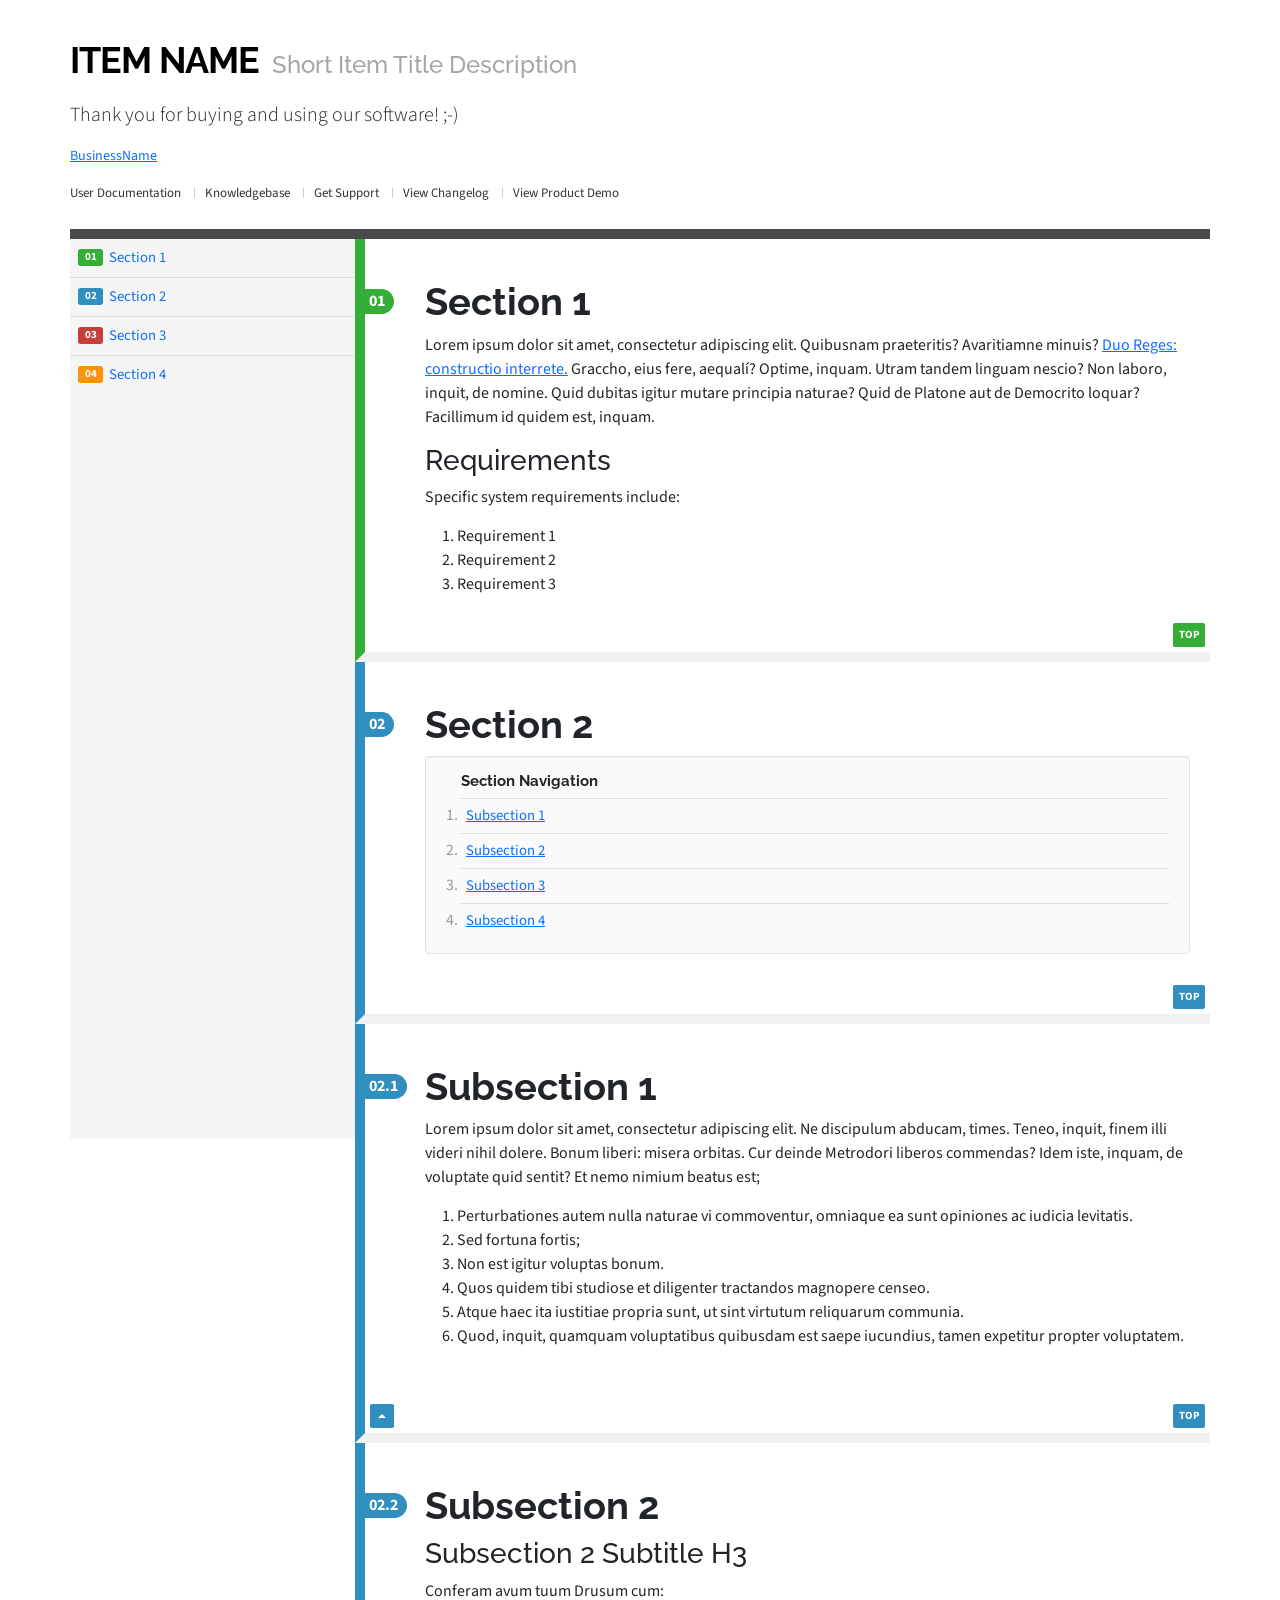
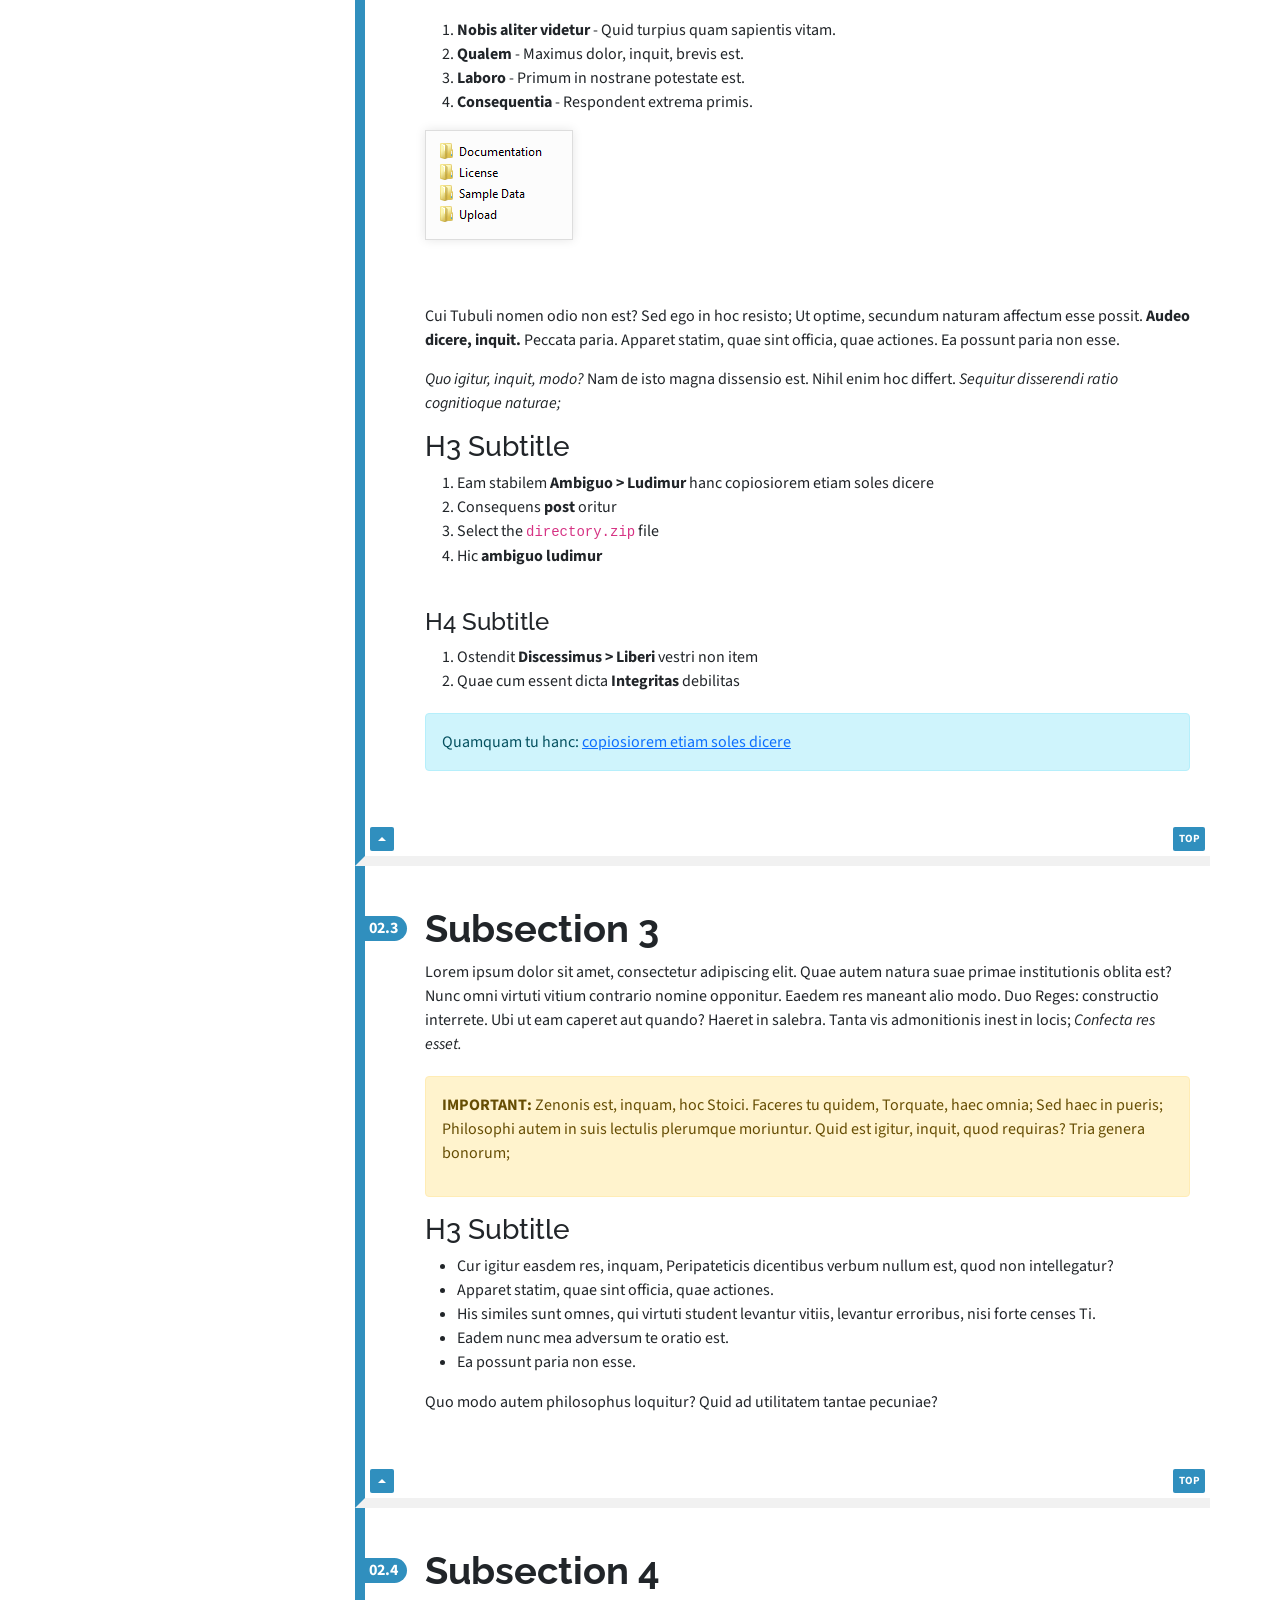
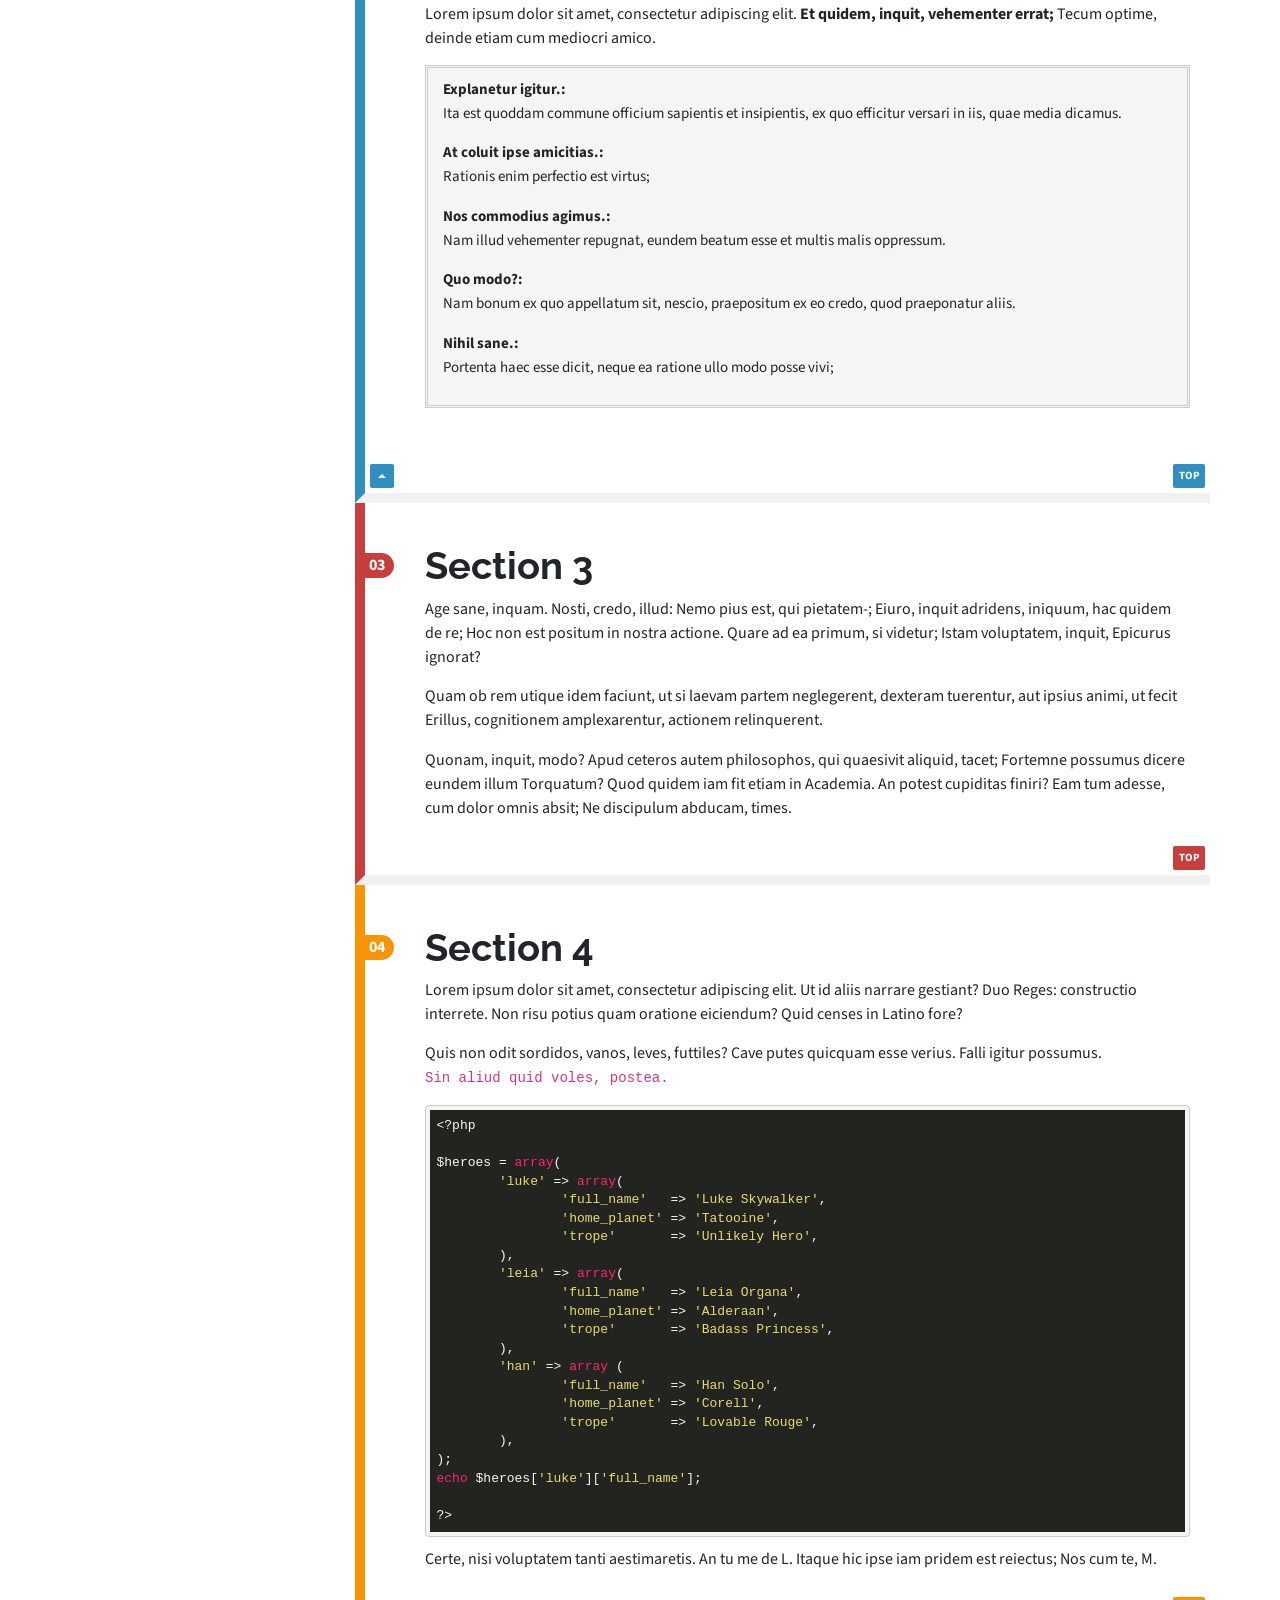
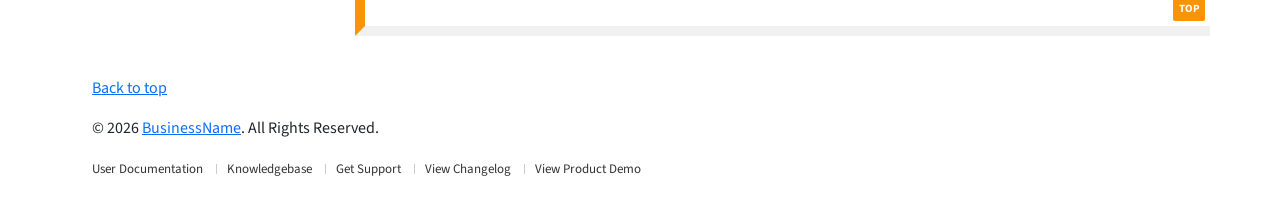
==== commit 3bed579d: "Fix padding adjustment for large screens" ====
--- a/index.html
+++ b/index.html
@@ -18,7 +18,7 @@
 
 	<!-- Header -->
 	<!-- ================================================== -->
-	<header class="jumbotron rounded-0 container-lg header" id="overview">
+	<header class="jumbotron rounded-0 container-lg header px-lg-0" id="overview">
 		<div class="col-lg-12 p-0">
 			<h1>ITEM NAME</h1>
 			<h4>Short Item Title Description</h4>
